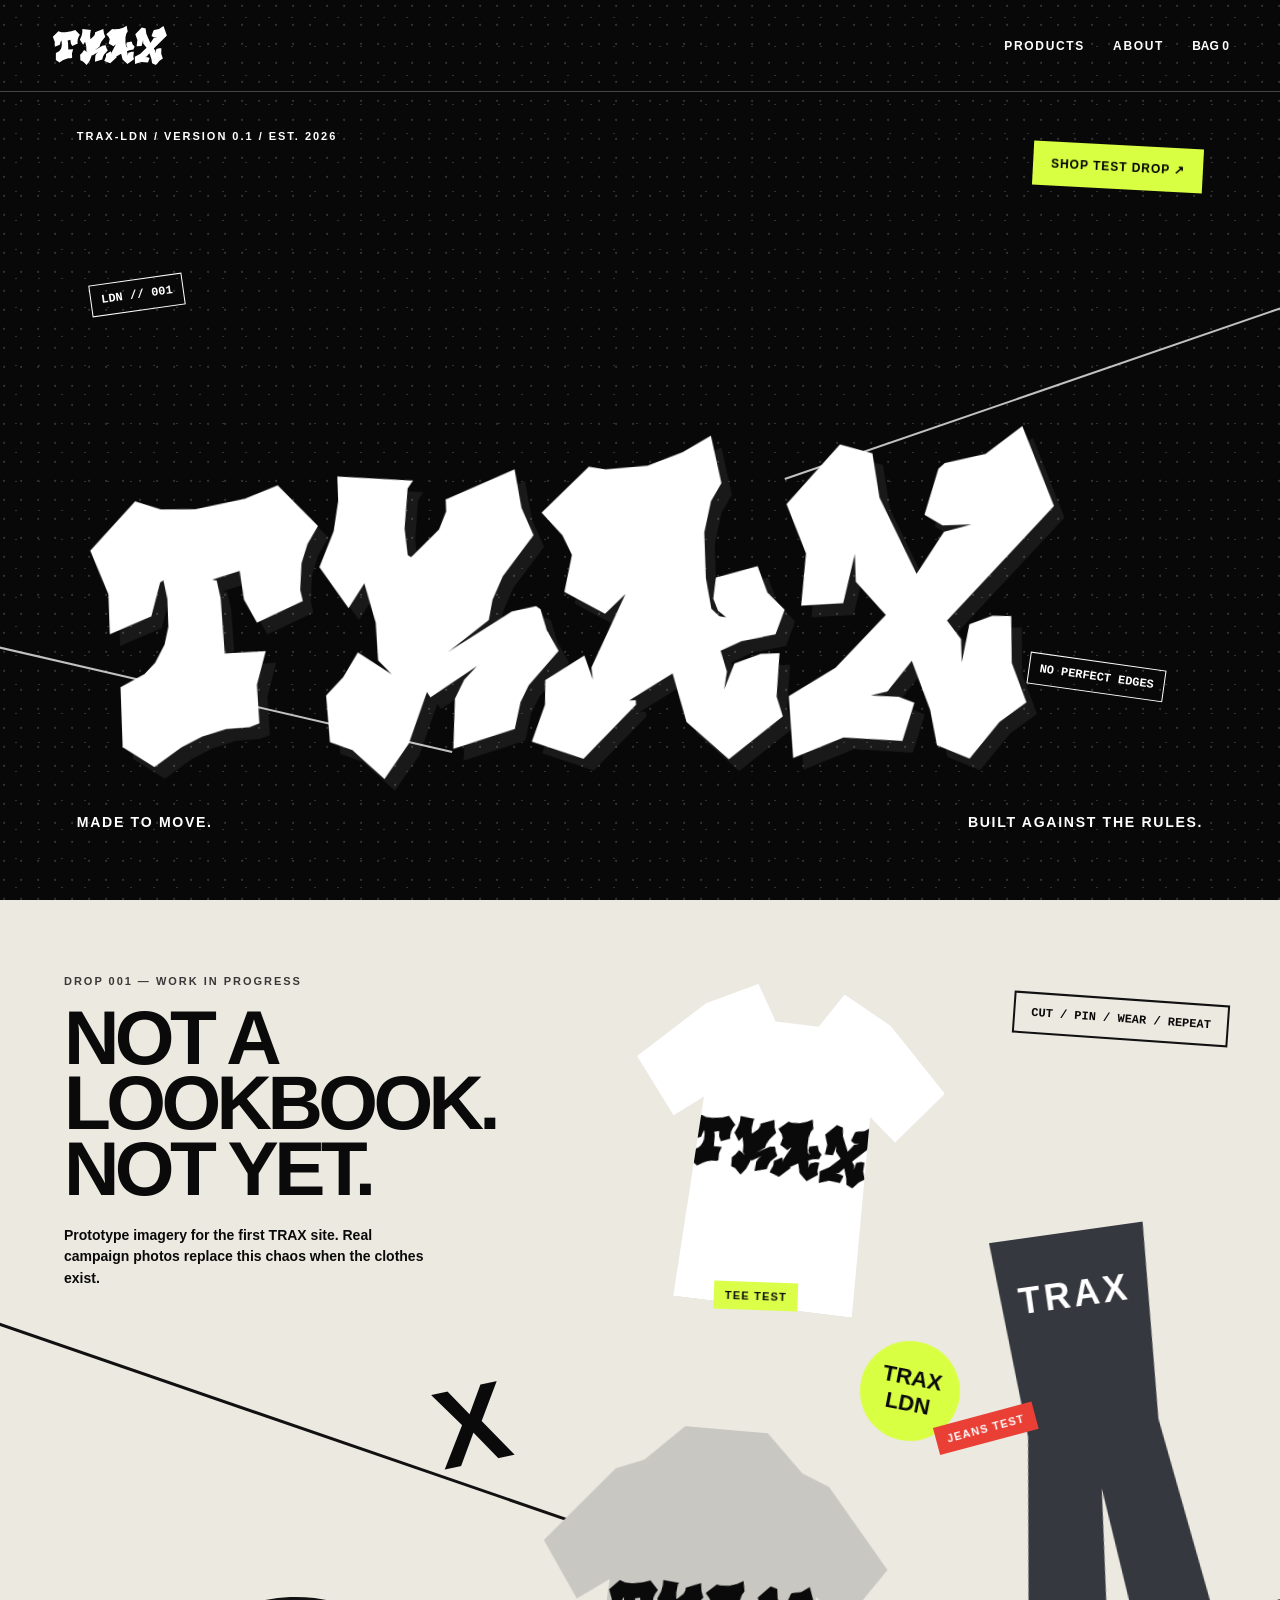
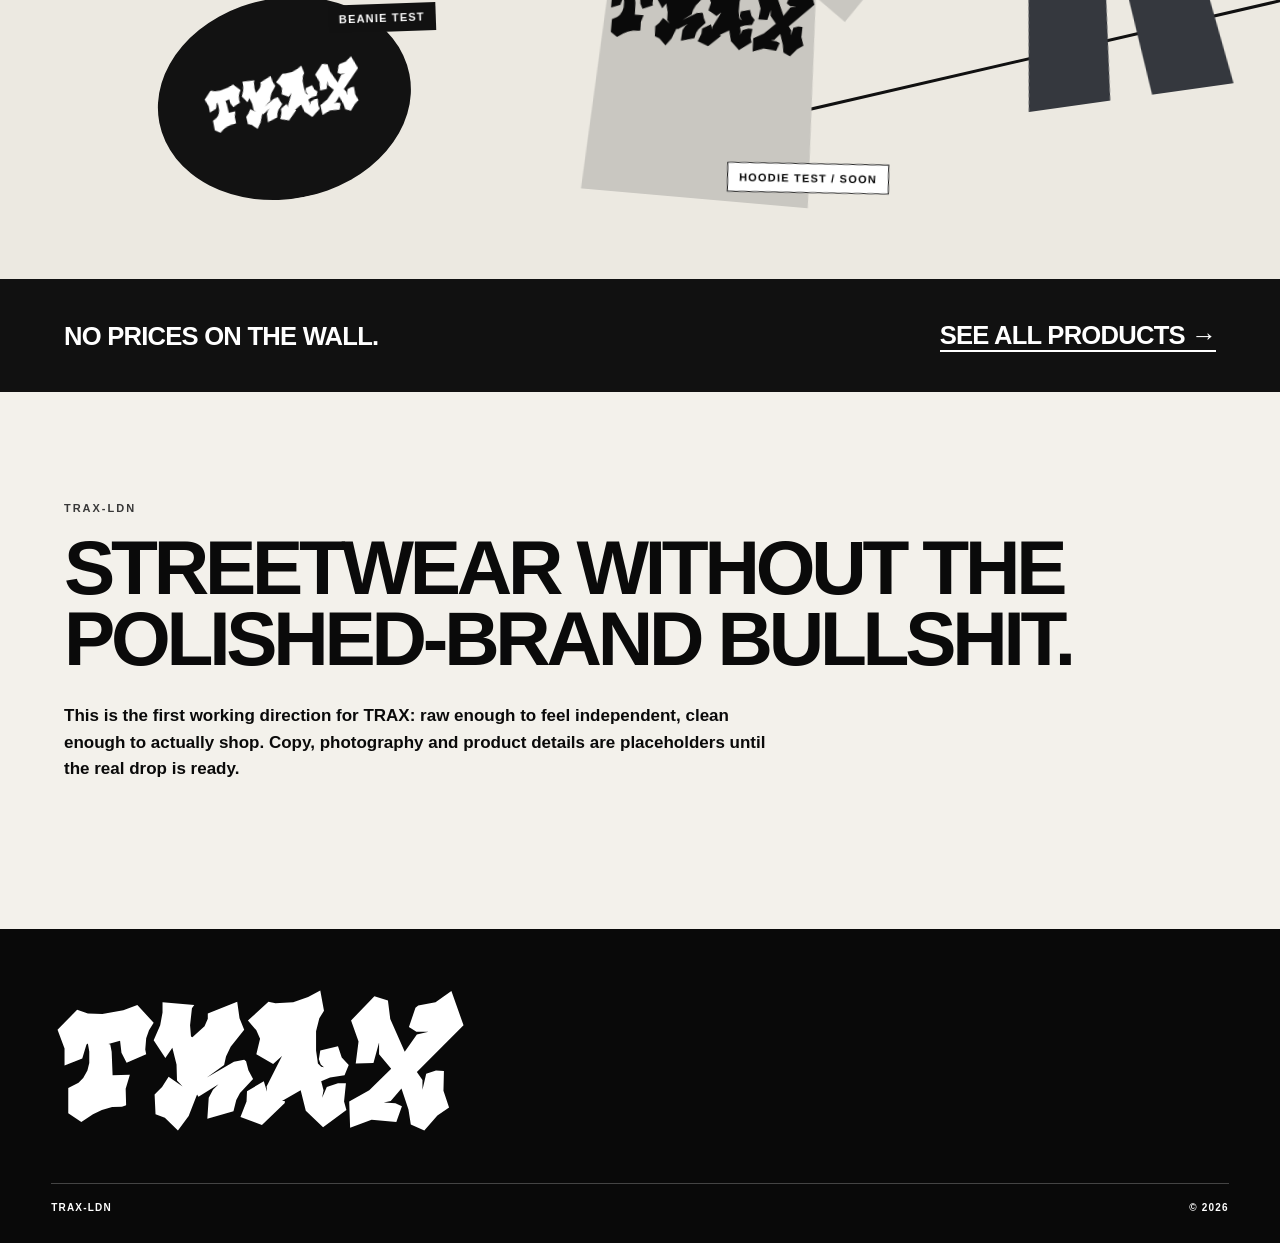
==== index.html @ 970d42bb "Build TRAX V0.1 storefront" ====
<!doctype html>
<html lang="en">
<head>
  <meta charset="utf-8">
  <meta name="viewport" content="width=device-width,initial-scale=1">
  <meta name="description" content="TRAX-LDN — independent streetwear.">
  <title>TRAX-LDN</title>
  <link rel="stylesheet" href="assets/styles.css">
</head>
<body class="home">
  <header class="site-header dark-header">
    <a class="brand" href="index.html" aria-label="TRAX home">
      <img src="assets/logo-white.svg" alt="TRAX">
    </a>
    <button class="nav-toggle" aria-label="Open menu" aria-expanded="false">MENU</button>
    <nav class="site-nav">
      <a href="products.html">PRODUCTS</a>
      <a href="#about">ABOUT</a>
      <button class="bag-button" type="button">BAG <span>0</span></button>
    </nav>
  </header>

  <main>
    <section class="hero">
      <div class="hero-noise" aria-hidden="true"></div>
      <p class="eyebrow">TRAX-LDN / VERSION 0.1 / EST. 2026</p>
      <img class="hero-logo" src="assets/logo-white.svg" alt="TRAX">
      <div class="hero-copy">
        <span>MADE TO MOVE.</span>
        <span>BUILT AGAINST THE RULES.</span>
      </div>
      <a class="hero-cta" href="products.html">SHOP TEST DROP ↗</a>
      <div class="hero-line line-one" aria-hidden="true"></div>
      <div class="hero-line line-two" aria-hidden="true"></div>
      <div class="scribble scribble-one" aria-hidden="true">LDN // 001</div>
      <div class="scribble scribble-two" aria-hidden="true">NO PERFECT EDGES</div>
    </section>

    <section class="collage" aria-label="TRAX collection preview">
      <div class="collage-intro">
        <p class="eyebrow dark">DROP 001 — WORK IN PROGRESS</p>
        <h1>NOT A LOOKBOOK.<br>NOT YET.</h1>
        <p>Prototype imagery for the first TRAX site. Real campaign photos replace this chaos when the clothes exist.</p>
      </div>

      <a class="cutout cutout-tee" href="product.html?id=tee-test">
        <div class="garment tee-shape"><img src="assets/logo-black.svg" alt=""></div>
        <span class="tape">TEE TEST</span>
      </a>

      <a class="cutout cutout-jeans" href="product.html?id=jeans-test">
        <div class="garment jeans-shape"><span>TRAX</span></div>
        <span class="pin-label">JEANS TEST</span>
      </a>

      <a class="cutout cutout-beanie" href="product.html?id=beanie-test">
        <div class="garment beanie-shape"><img src="assets/logo-white.svg" alt=""></div>
        <span class="marker-label">BEANIE TEST</span>
      </a>

      <a class="cutout cutout-hoodie" href="product.html?id=hoodie-test">
        <div class="garment hoodie-shape"><img src="assets/logo-black.svg" alt=""></div>
        <span class="paper-label">HOODIE TEST / SOON</span>
      </a>

      <div class="sticker sticker-round">TRAX<br>LDN</div>
      <div class="sticker sticker-x">X</div>
      <div class="collage-rule rule-a"></div>
      <div class="collage-rule rule-b"></div>
      <div class="collage-note">CUT / PIN / WEAR / REPEAT</div>
    </section>

    <section class="shop-strip">
      <p>NO PRICES ON THE WALL.</p>
      <a href="products.html">SEE ALL PRODUCTS →</a>
    </section>

    <section id="about" class="about-block">
      <p class="eyebrow dark">TRAX-LDN</p>
      <h2>STREETWEAR WITHOUT THE POLISHED-BRAND BULLSHIT.</h2>
      <p>This is the first working direction for TRAX: raw enough to feel independent, clean enough to actually shop. Copy, photography and product details are placeholders until the real drop is ready.</p>
    </section>
  </main>

  <footer>
    <img src="assets/logo-white.svg" alt="TRAX">
    <div><span>TRAX-LDN</span><span>© 2026</span></div>
  </footer>

  <script src="assets/products.js"></script>
  <script src="assets/app.js"></script>
</body>
</html>
---- assets/styles.css ----
:root{
  --ink:#0a0a0a;
  --paper:#f3f1eb;
  --white:#fff;
  --acid:#d9ff43;
  --line:#b7b4ad;
  --red:#ee3b2f;
  --max:1500px;
}
*{box-sizing:border-box}
html{scroll-behavior:smooth}
body{margin:0;background:var(--paper);color:var(--ink);font-family:Arial,Helvetica,sans-serif;font-weight:700}
a{color:inherit;text-decoration:none}
button{font:inherit}
.site-header{height:92px;padding:18px clamp(18px,4vw,58px);display:flex;align-items:center;justify-content:space-between;position:relative;z-index:50;border-bottom:1px solid currentColor}
.dark-header{position:absolute;inset:0 0 auto;color:#fff;border-color:rgba(255,255,255,.25)}
.light-header{background:var(--paper)}
.brand{width:118px;display:block}
.brand img{width:100%;display:block}
.site-nav{display:flex;gap:28px;align-items:center;font-size:12px;letter-spacing:.14em}
.site-nav a,.bag-button{position:relative}
.site-nav a:after{content:"";position:absolute;height:2px;background:currentColor;left:0;right:100%;bottom:-7px;transition:.2s}
.site-nav a:hover:after,.site-nav a.active:after{right:0}
.bag-button{border:0;background:transparent;color:inherit;padding:0;cursor:pointer}
.nav-toggle{display:none;border:0;background:transparent;color:inherit;font-size:12px;letter-spacing:.14em}

.hero{min-height:100vh;background:#080808;color:#fff;position:relative;overflow:hidden;padding:160px clamp(22px,6vw,96px) 70px;display:flex;flex-direction:column;justify-content:flex-end}
.hero-noise{position:absolute;inset:0;opacity:.16;background-image:radial-gradient(circle at 25% 30%,#fff 0 1px,transparent 1.3px),radial-gradient(circle at 70% 60%,#fff 0 .8px,transparent 1px);background-size:17px 19px,23px 29px;mix-blend-mode:screen}
.eyebrow{font-size:11px;letter-spacing:.18em;margin:0 0 18px;position:relative;z-index:2}
.eyebrow.dark{color:#383838}
.hero>.eyebrow{position:absolute;top:130px;left:clamp(22px,6vw,96px)}
.hero-logo{width:min(78vw,1050px);position:relative;z-index:2;transform:rotate(-2deg);filter:drop-shadow(10px 12px 0 rgba(255,255,255,.07))}
.hero-copy{display:flex;justify-content:space-between;gap:20px;font-size:clamp(12px,1.1vw,17px);letter-spacing:.12em;margin-top:24px;position:relative;z-index:3}
.hero-cta{position:absolute;right:clamp(22px,6vw,96px);top:145px;background:var(--acid);color:#000;padding:15px 18px;transform:rotate(3deg);font-size:12px;letter-spacing:.08em;z-index:5}
.hero-line{position:absolute;background:#fff;height:2px;width:48vw;opacity:.75;z-index:1}
.line-one{right:-8vw;top:42%;transform:rotate(-19deg)}
.line-two{left:-12vw;bottom:24%;transform:rotate(13deg)}
.scribble{position:absolute;font-family:"Courier New",monospace;font-size:12px;border:1px solid #fff;padding:8px 10px;z-index:4}
.scribble-one{left:7vw;top:31%;transform:rotate(-8deg)}
.scribble-two{right:9vw;bottom:23%;transform:rotate(8deg)}

.collage{height:980px;position:relative;overflow:hidden;background:#ece9e1;border-bottom:1px solid #111}
.collage-intro{position:absolute;left:5vw;top:75px;width:min(430px,42vw);z-index:10}
.collage-intro h1{font-size:clamp(42px,6vw,94px);line-height:.85;letter-spacing:-.06em;margin:0 0 24px}
.collage-intro p:last-child{font-size:14px;line-height:1.55;max-width:360px}
.cutout{position:absolute;display:block;transition:transform .18s ease;z-index:5}
.cutout:hover{transform:scale(1.025) rotate(0deg)!important;z-index:20}
.cutout-tee{left:49%;top:88px;width:310px;transform:rotate(7deg)}
.cutout-jeans{right:5%;top:330px;width:235px;transform:rotate(-8deg)}
.cutout-beanie{left:12%;bottom:80px;width:260px;transform:rotate(-11deg)}
.cutout-hoodie{left:42%;bottom:80px;width:345px;transform:rotate(5deg)}
.garment{position:relative;display:flex;align-items:center;justify-content:center;filter:drop-shadow(13px 14px 0 rgba(0,0,0,.14))}
.garment img{max-width:62%;max-height:44%}
.tee-shape{height:320px;background:#fff;clip-path:polygon(20% 8%,36% 0,43% 11%,57% 11%,64% 0,80% 8%,100% 27%,86% 44%,77% 37%,79% 100%,21% 100%,23% 37%,14% 44%,0 27%)}
.hoodie-shape{height:370px;background:#c9c7c1;clip-path:polygon(38% 0,62% 0,73% 10%,81% 13%,100% 34%,89% 49%,80% 43%,83% 100%,17% 100%,20% 43%,11% 49%,0 34%,19% 13%,27% 10%)}
.jeans-shape{height:470px;background:#35383e;clip-path:polygon(17% 0,83% 0,78% 42%,94% 100%,59% 100%,50% 55%,41% 100%,6% 100%,22% 42%);color:#fff;font-size:36px;letter-spacing:.1em;align-items:flex-start;padding-top:42px}
.beanie-shape{height:205px;background:#121212;clip-path:ellipse(49% 49% at 50% 51%)}
.tape,.paper-label,.marker-label,.pin-label{position:absolute;padding:8px 11px;font-size:11px;letter-spacing:.11em;z-index:9}
.tape{background:#dbff49;left:34%;bottom:-4px;transform:rotate(-5deg)}
.paper-label{background:#fff;right:-20px;bottom:15px;transform:rotate(-4deg);border:1px solid #111}
.marker-label{color:#fff;background:#111;right:-35px;top:30px;transform:rotate(9deg)}
.pin-label{background:#e93f34;color:#fff;left:-40px;top:36%;transform:rotate(-7deg)}
.sticker{position:absolute;display:flex;align-items:center;justify-content:center;text-align:center;z-index:3}
.sticker-round{right:25%;top:45%;width:100px;height:100px;border-radius:50%;background:var(--acid);font-size:22px;transform:rotate(11deg)}
.sticker-x{left:34%;top:48%;font-size:110px;line-height:1;transform:rotate(-12deg);font-family:Impact,sans-serif}
.collage-rule{position:absolute;height:3px;background:#111;width:55%;z-index:1}
.rule-a{left:-8%;top:52%;transform:rotate(19deg)}
.rule-b{right:-10%;bottom:23%;transform:rotate(-13deg)}
.collage-note{position:absolute;right:4vw;top:98px;border:2px solid #111;padding:12px 16px;transform:rotate(4deg);font-family:"Courier New",monospace;font-size:12px}
.shop-strip{background:#111;color:#fff;min-height:112px;display:flex;align-items:center;justify-content:space-between;padding:30px 5vw;font-size:clamp(18px,2vw,30px);letter-spacing:-.03em}
.shop-strip p{margin:0}
.shop-strip a{border-bottom:2px solid #fff}
.about-block{padding:110px 5vw 130px;max-width:1200px}
.about-block h2{font-size:clamp(42px,6vw,86px);line-height:.92;letter-spacing:-.055em;margin:0 0 30px}
.about-block>p:last-child{max-width:720px;font-size:17px;line-height:1.55;font-weight:600}

.products-page{min-height:80vh;padding:70px clamp(18px,4vw,58px) 120px}
.products-heading{display:grid;grid-template-columns:1fr auto;align-items:end;gap:12px;border-bottom:2px solid #111;padding-bottom:24px}
.products-heading .eyebrow{grid-column:1/-1}
.products-heading h1{font-size:clamp(64px,12vw,175px);line-height:.75;letter-spacing:-.07em;margin:0}
.prototype-note{font-family:"Courier New",monospace;font-size:10px;max-width:250px;line-height:1.45;margin:0 0 6px}
.filter-bar{display:flex;flex-wrap:wrap;gap:9px;padding:28px 0 34px}
.filter{border:1px solid #111;background:transparent;padding:10px 14px;font-size:11px;letter-spacing:.09em;cursor:pointer}
.filter:hover,.filter.active{background:#111;color:#fff}
.product-grid{display:grid;grid-template-columns:repeat(4,minmax(0,1fr));gap:34px 16px}
.product-card{opacity:0;animation:cardIn .35s ease forwards;animation-delay:var(--delay)}
.product-image{aspect-ratio:4/5;background:#e7e4dc;position:relative;display:flex;align-items:center;justify-content:center;overflow:hidden;border:1px solid #d2cec5}
.product-image:before{content:"";position:absolute;width:130%;height:1px;background:#aaa;transform:rotate(-35deg)}
.product-image img{width:65%;position:relative;z-index:2}
.product-stamp{position:absolute;top:14px;left:14px;background:#111;color:#fff;padding:7px 9px;font-size:9px;letter-spacing:.12em;z-index:4}
.product-card-meta{display:flex;justify-content:space-between;gap:12px;padding-top:11px;font-size:11px;letter-spacing:.08em}
.product-card-meta h2{font-size:12px;margin:0}
.product-card-meta span{font-size:9px;color:#555}
.product-card:hover .product-image img{transform:rotate(-3deg) scale(1.05)}
.product-card .product-image img{transition:.25s ease}
@keyframes cardIn{to{opacity:1}}

.product-detail{display:grid;grid-template-columns:minmax(0,1.3fr) minmax(340px,.7fr);min-height:calc(100vh - 92px)}
.detail-image{background:#e5e2da;min-height:720px;position:relative;display:flex;align-items:center;justify-content:center;border-right:1px solid #111}
.detail-image img{width:min(65%,680px)}
.detail-index{position:absolute;left:24px;bottom:22px;font-size:10px;letter-spacing:.14em}
.detail-info{padding:70px clamp(26px,5vw,80px);display:flex;flex-direction:column;justify-content:center}
.back-link{font-size:10px;letter-spacing:.1em;margin-bottom:70px}
.detail-info h1{font-size:clamp(44px,6vw,86px);line-height:.9;letter-spacing:-.05em;margin:0 0 20px}
.detail-price{font-size:26px;margin:0 0 32px}
.detail-copy{font-weight:500;line-height:1.55;font-size:14px;max-width:510px;margin-bottom:38px}
.size-block>span{font-size:10px;letter-spacing:.12em}
.size-options{display:flex;flex-wrap:wrap;gap:8px;margin:10px 0 28px}
.size-option{min-width:48px;border:1px solid #111;background:transparent;padding:11px 12px;cursor:pointer}
.size-option.selected{background:#111;color:#fff}
.buy-button{border:0;background:#111;color:#fff;padding:18px 20px;width:100%;cursor:pointer;letter-spacing:.08em}
.buy-button:disabled{background:#9a9892;cursor:not-allowed}
.checkout-note{font-size:10px;font-family:"Courier New",monospace;font-weight:400;line-height:1.4}

footer{background:#090909;color:#fff;padding:55px clamp(18px,4vw,58px) 30px}
footer img{width:min(420px,62vw);display:block;margin-bottom:45px}
footer div{display:flex;justify-content:space-between;border-top:1px solid #444;padding-top:18px;font-size:10px;letter-spacing:.12em}

@media(max-width:980px){
  .product-grid{grid-template-columns:repeat(2,1fr)}
  .collage{height:1100px}
  .cutout-tee{left:auto;right:5%;top:220px;width:280px}
  .cutout-jeans{right:7%;top:auto;bottom:80px;width:190px}
  .cutout-beanie{left:6%;bottom:180px;width:220px}
  .cutout-hoodie{left:32%;bottom:30px;width:300px}
  .product-detail{grid-template-columns:1fr}
  .detail-image{min-height:58vh;border-right:0;border-bottom:1px solid #111}
}
@media(max-width:700px){
  .site-header{height:76px;padding:15px 18px}
  .brand{width:92px}
  .nav-toggle{display:block}
  .site-nav{display:none;position:absolute;left:0;right:0;top:76px;background:#0b0b0b;color:#fff;padding:22px 18px;flex-direction:column;align-items:flex-start;border-top:1px solid #444}
  .light-header .site-nav{background:var(--paper);color:#111;border-color:#111}
  .nav-open .site-nav{display:flex}
  .hero{padding:120px 22px 45px;min-height:760px}
  .hero>.eyebrow{top:106px;left:22px}
  .hero-cta{top:auto;right:auto;left:22px;bottom:110px}
  .hero-logo{width:96vw;max-width:none;margin-left:-8vw}
  .hero-copy{font-size:10px;flex-direction:column;margin-bottom:100px}
  .scribble-one{top:30%;left:5%}.scribble-two{bottom:34%;right:4%}
  .collage{height:1180px}
  .collage-intro{left:20px;right:20px;top:48px;width:auto}
  .collage-intro h1{font-size:56px}
  .cutout-tee{right:4%;top:340px;width:220px}
  .cutout-beanie{left:-10px;bottom:315px;width:180px}
  .cutout-hoodie{left:19%;bottom:40px;width:245px}
  .cutout-jeans{right:-25px;bottom:210px;width:145px}
  .sticker-round{right:8%;top:57%;width:76px;height:76px;font-size:16px}
  .sticker-x{left:7%;top:52%;font-size:70px}
  .collage-note{top:280px;right:18px}
  .shop-strip{align-items:flex-start;flex-direction:column;gap:16px}
  .products-page{padding:50px 15px 90px}
  .products-heading{display:block}
  .products-heading h1{font-size:72px;margin-bottom:20px}
  .product-grid{gap:24px 8px}
  .product-card-meta{display:block}
  .product-card-meta span{display:block;margin-top:5px}
  .detail-info{padding:45px 20px 70px}
  .back-link{margin-bottom:45px}
}
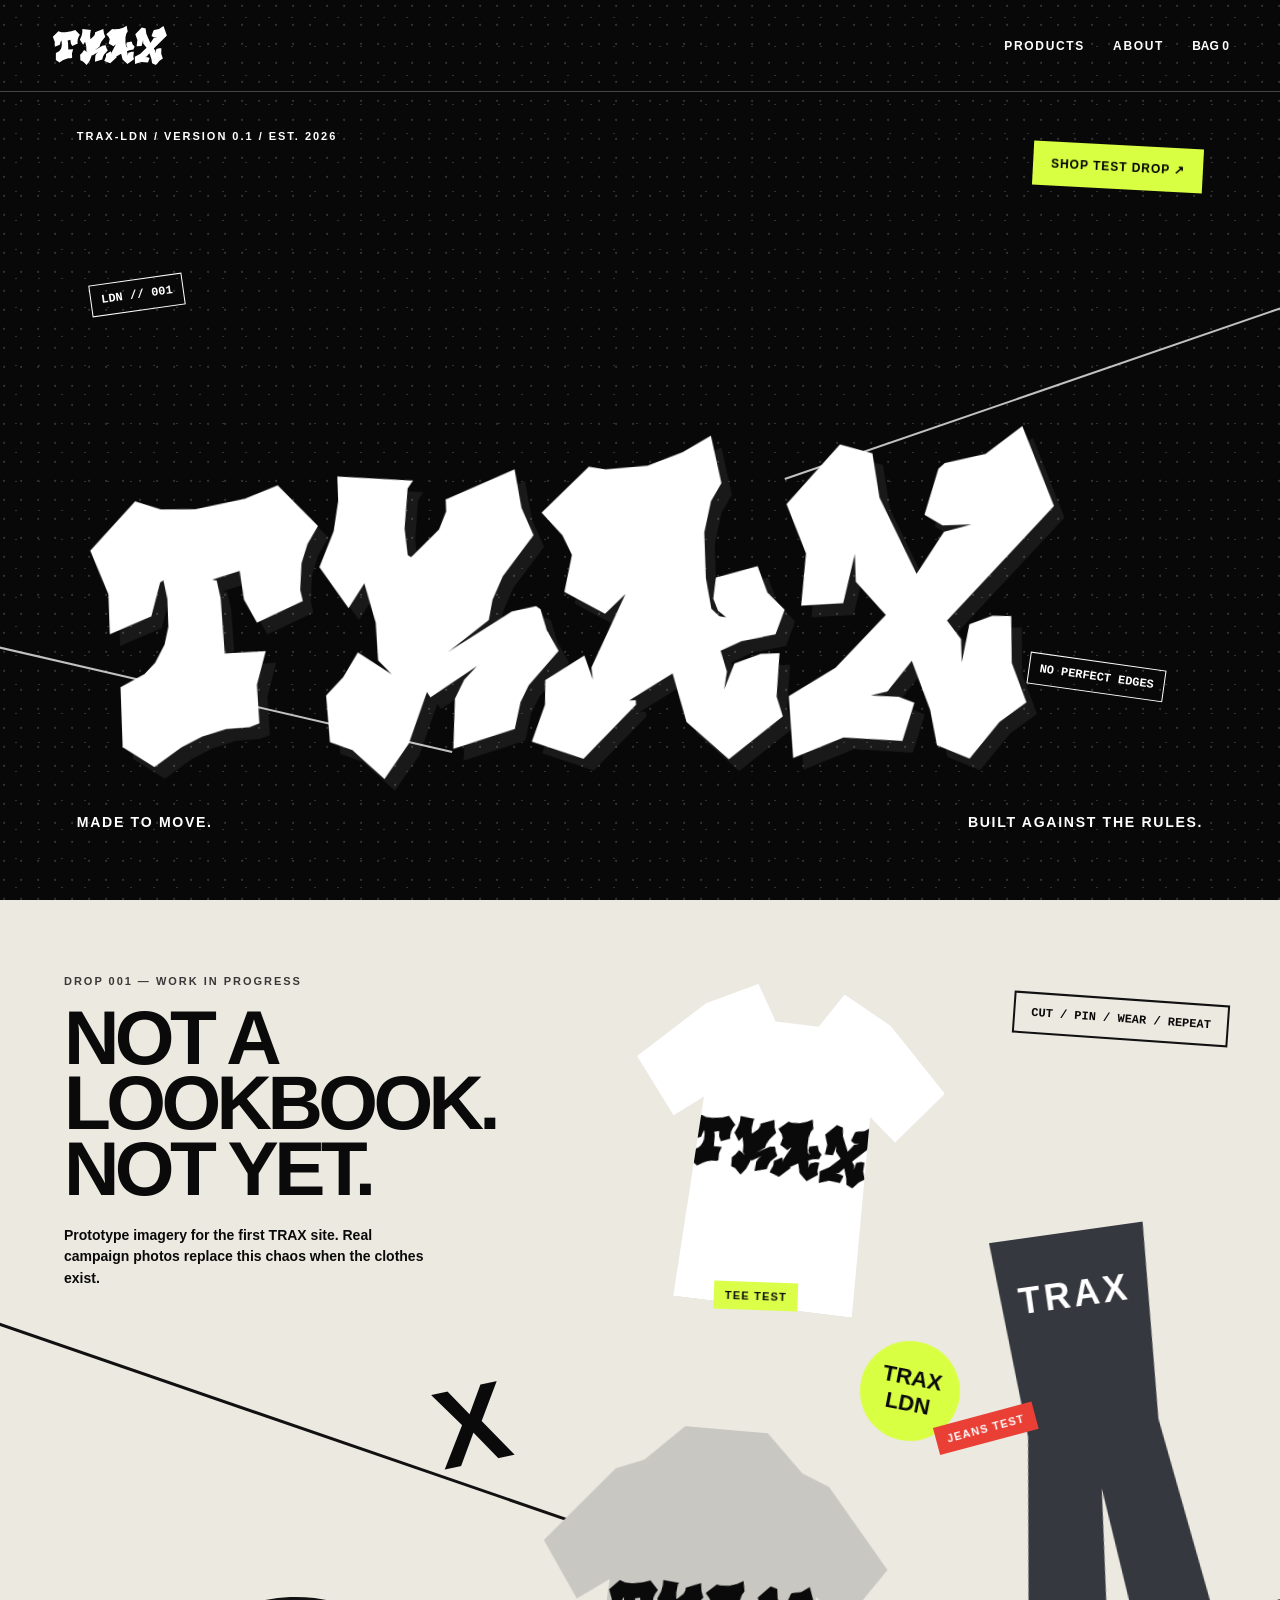
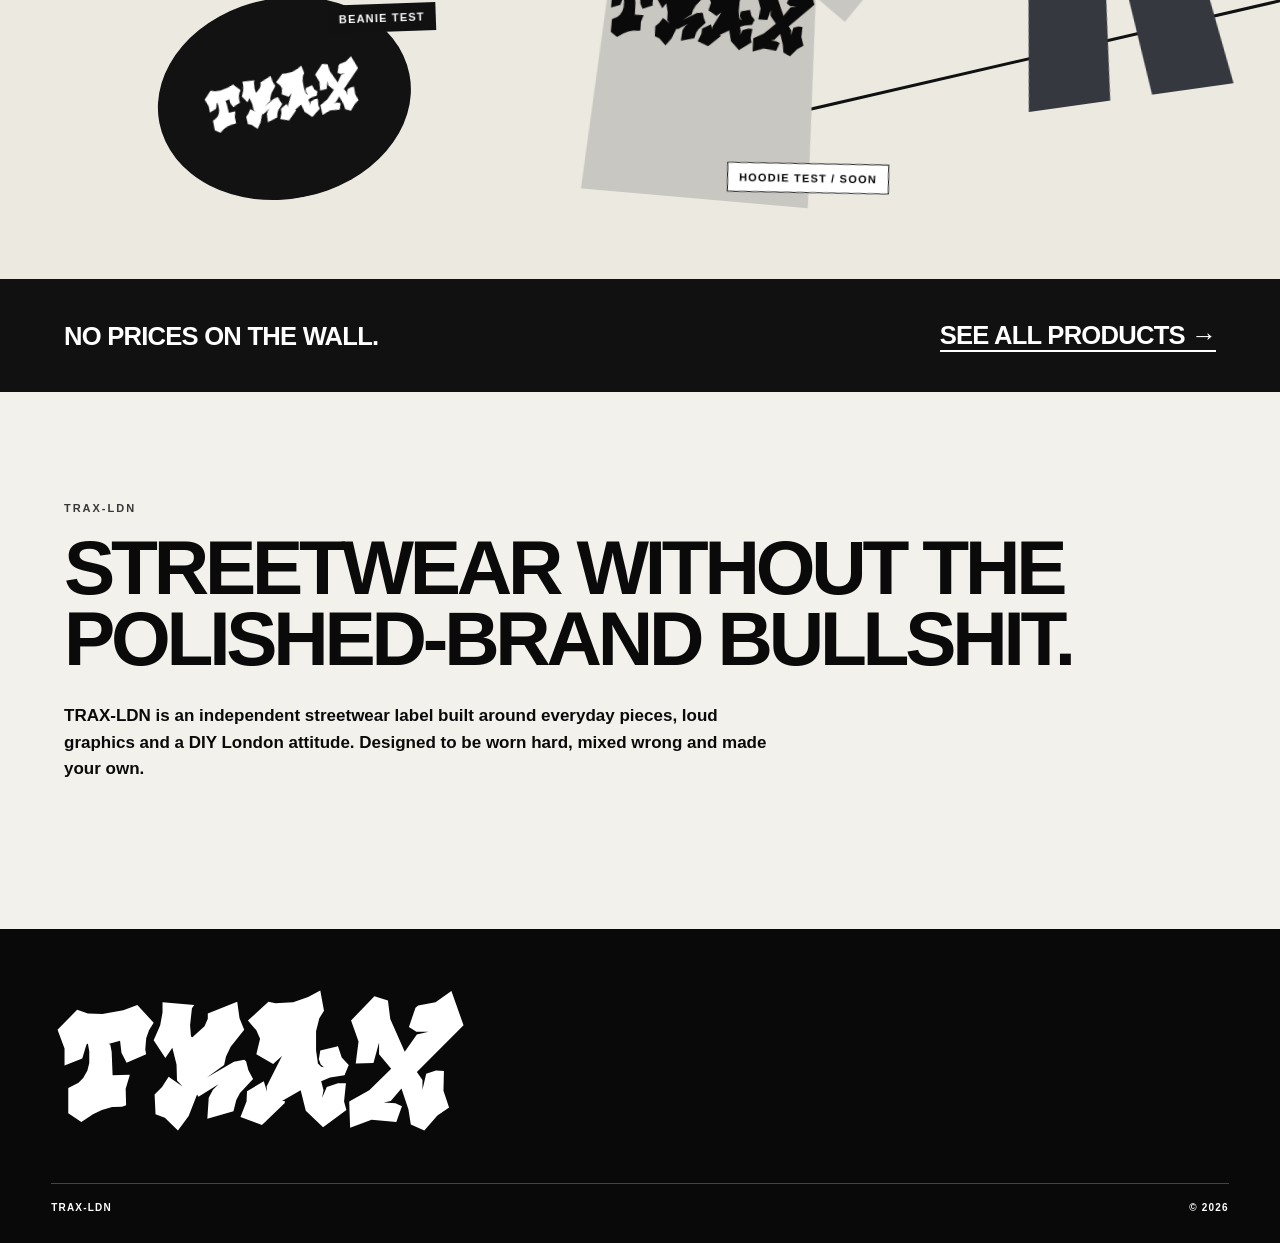
==== commit e6e4dec6: "Update TRAX about copy" ====
--- a/index.html
+++ b/index.html
@@ -78,7 +78,7 @@
     <section id="about" class="about-block">
       <p class="eyebrow dark">TRAX-LDN</p>
       <h2>STREETWEAR WITHOUT THE POLISHED-BRAND BULLSHIT.</h2>
-      <p>This is the first working direction for TRAX: raw enough to feel independent, clean enough to actually shop. Copy, photography and product details are placeholders until the real drop is ready.</p>
+      <p>TRAX-LDN is an independent streetwear label built around everyday pieces, loud graphics and a DIY London attitude. Designed to be worn hard, mixed wrong and made your own.</p>
     </section>
   </main>
 
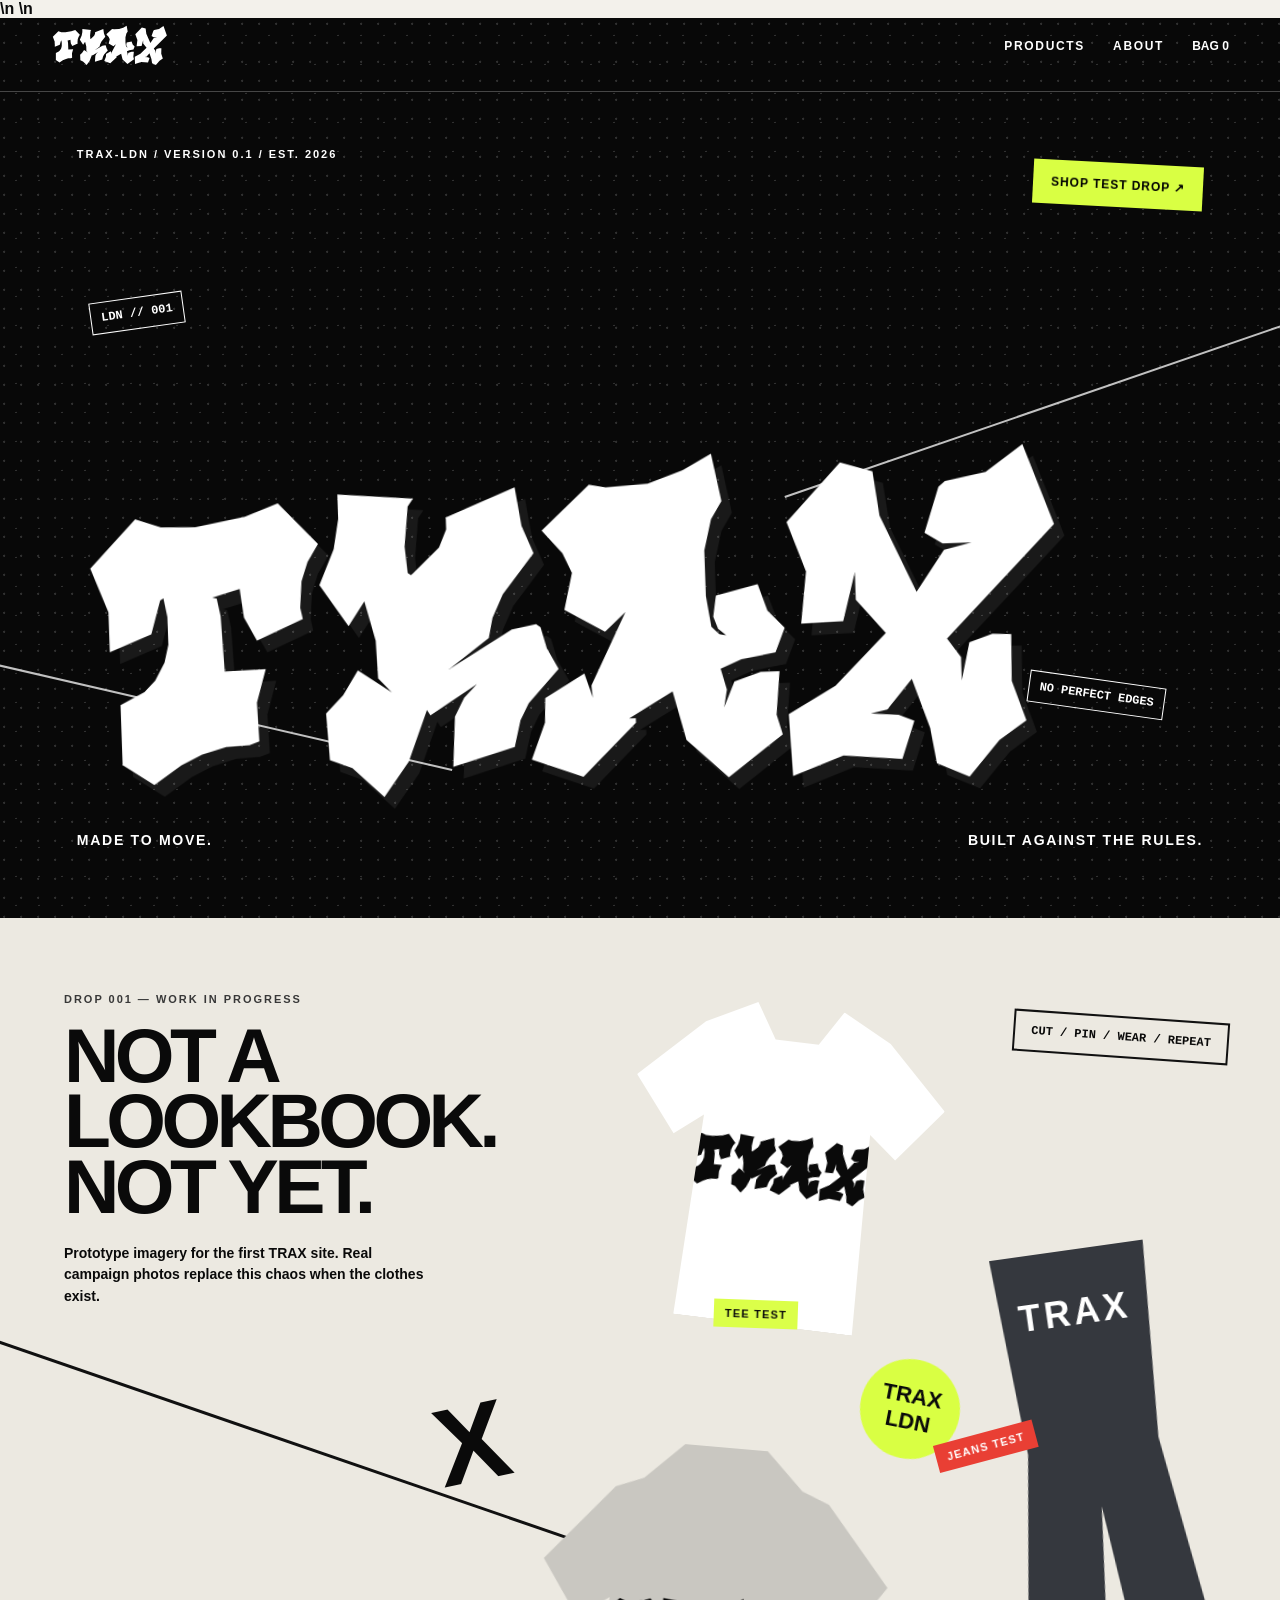
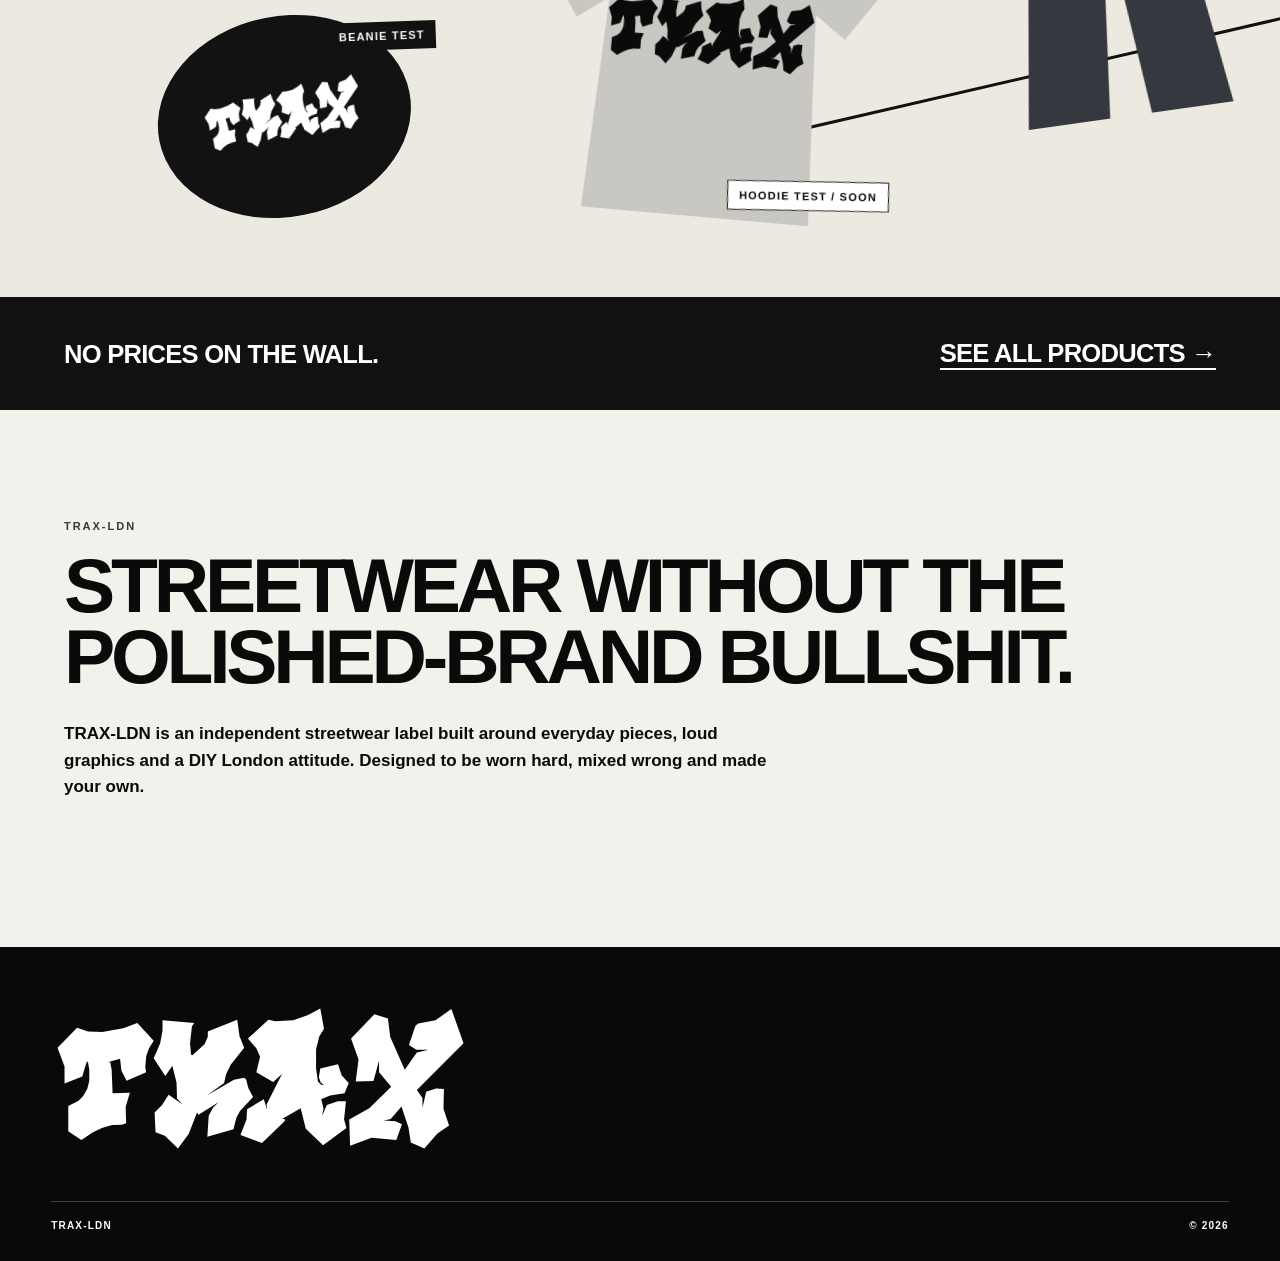
==== commit 1fe00c5c: "Add TRAX favicon" ====
--- a/index.html
+++ b/index.html
@@ -2,7 +2,7 @@
 <html lang="en">
 <head>
   <meta charset="utf-8">
-  <meta name="viewport" content="width=device-width,initial-scale=1">
+  <meta name="viewport" content="width=device-width,initial-scale=1">\n  <link rel="icon" href="assets/favicon.svg" type="image/svg+xml">\n  <meta name="theme-color" content="#0a0a0a">
   <meta name="description" content="TRAX-LDN — independent streetwear.">
   <title>TRAX-LDN</title>
   <link rel="stylesheet" href="assets/styles.css">
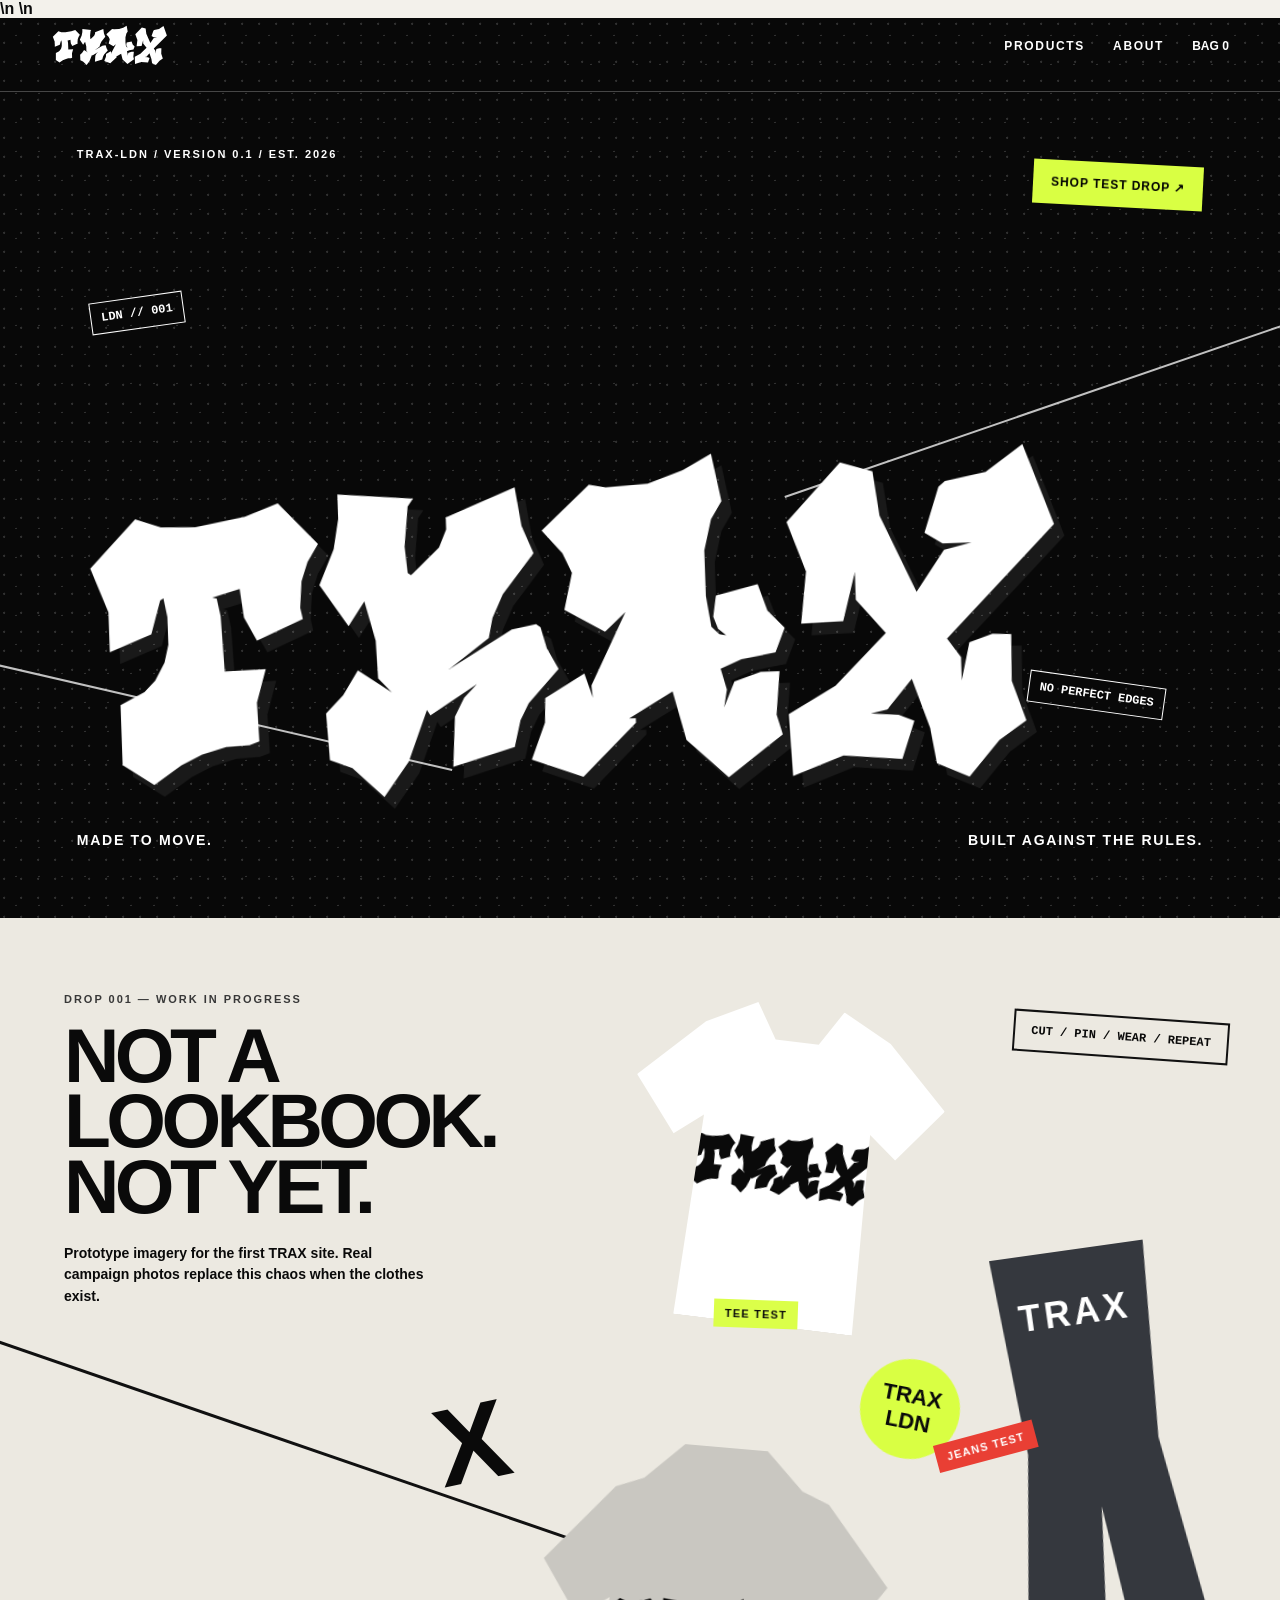
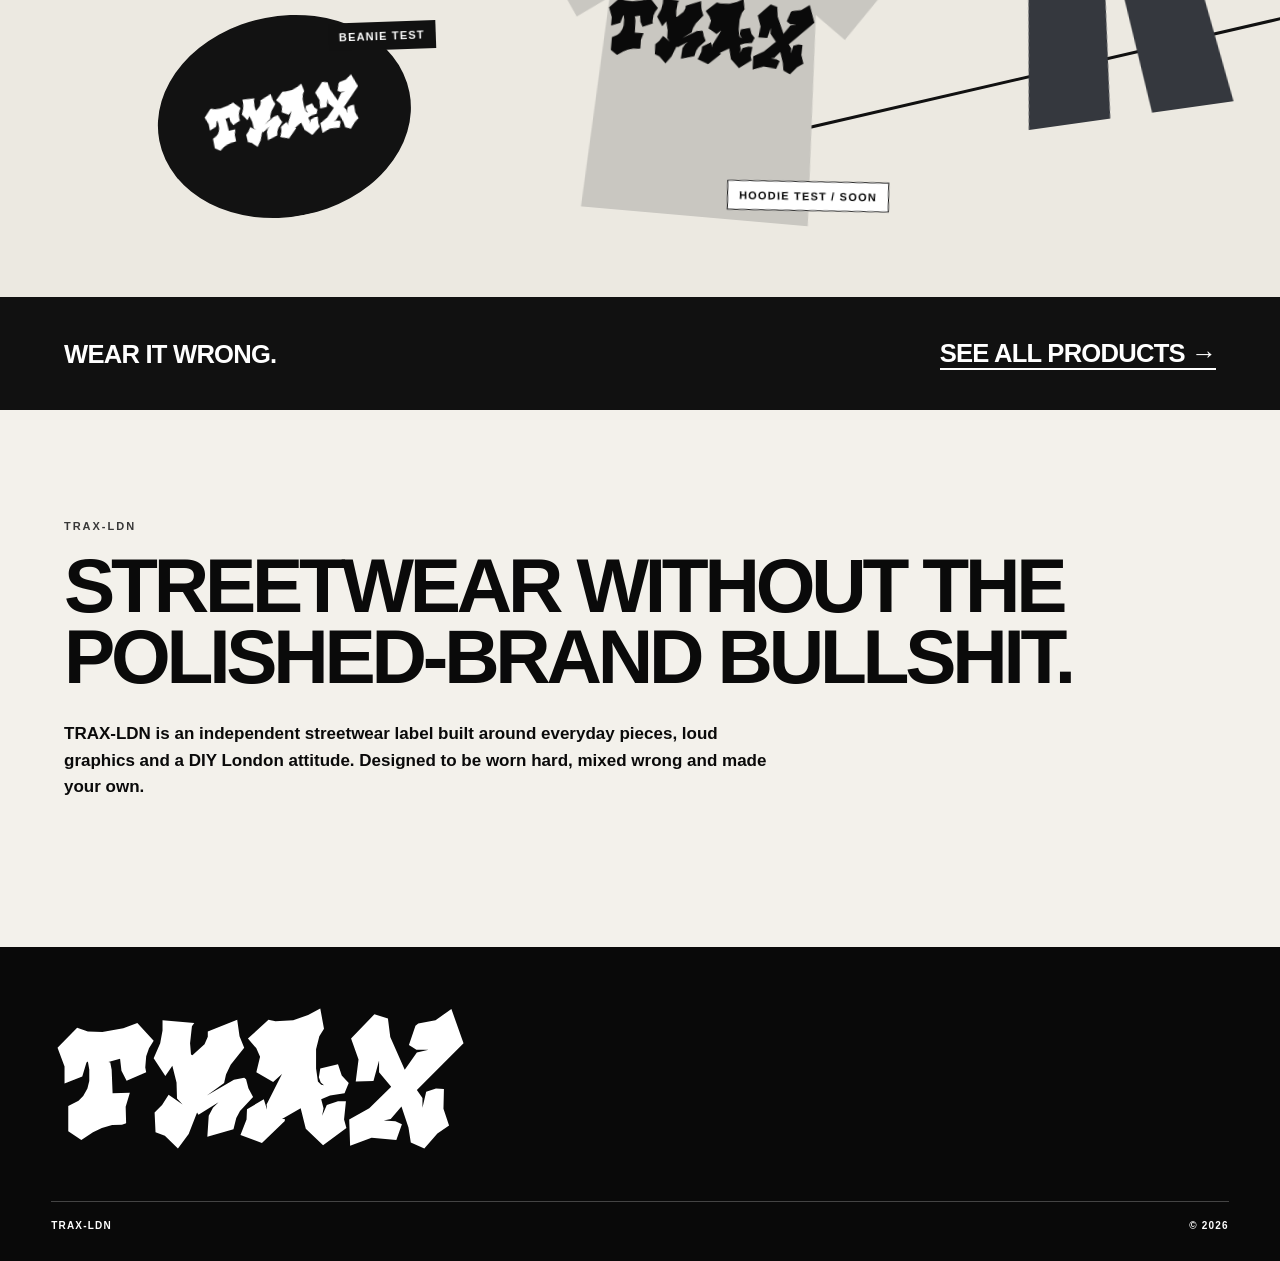
==== commit 75785fde: "Update homepage slogan" ====
--- a/index.html
+++ b/index.html
@@ -71,7 +71,7 @@
     </section>
 
     <section class="shop-strip">
-      <p>NO PRICES ON THE WALL.</p>
+      <p>WEAR IT WRONG.</p>
       <a href="products.html">SEE ALL PRODUCTS →</a>
     </section>
 
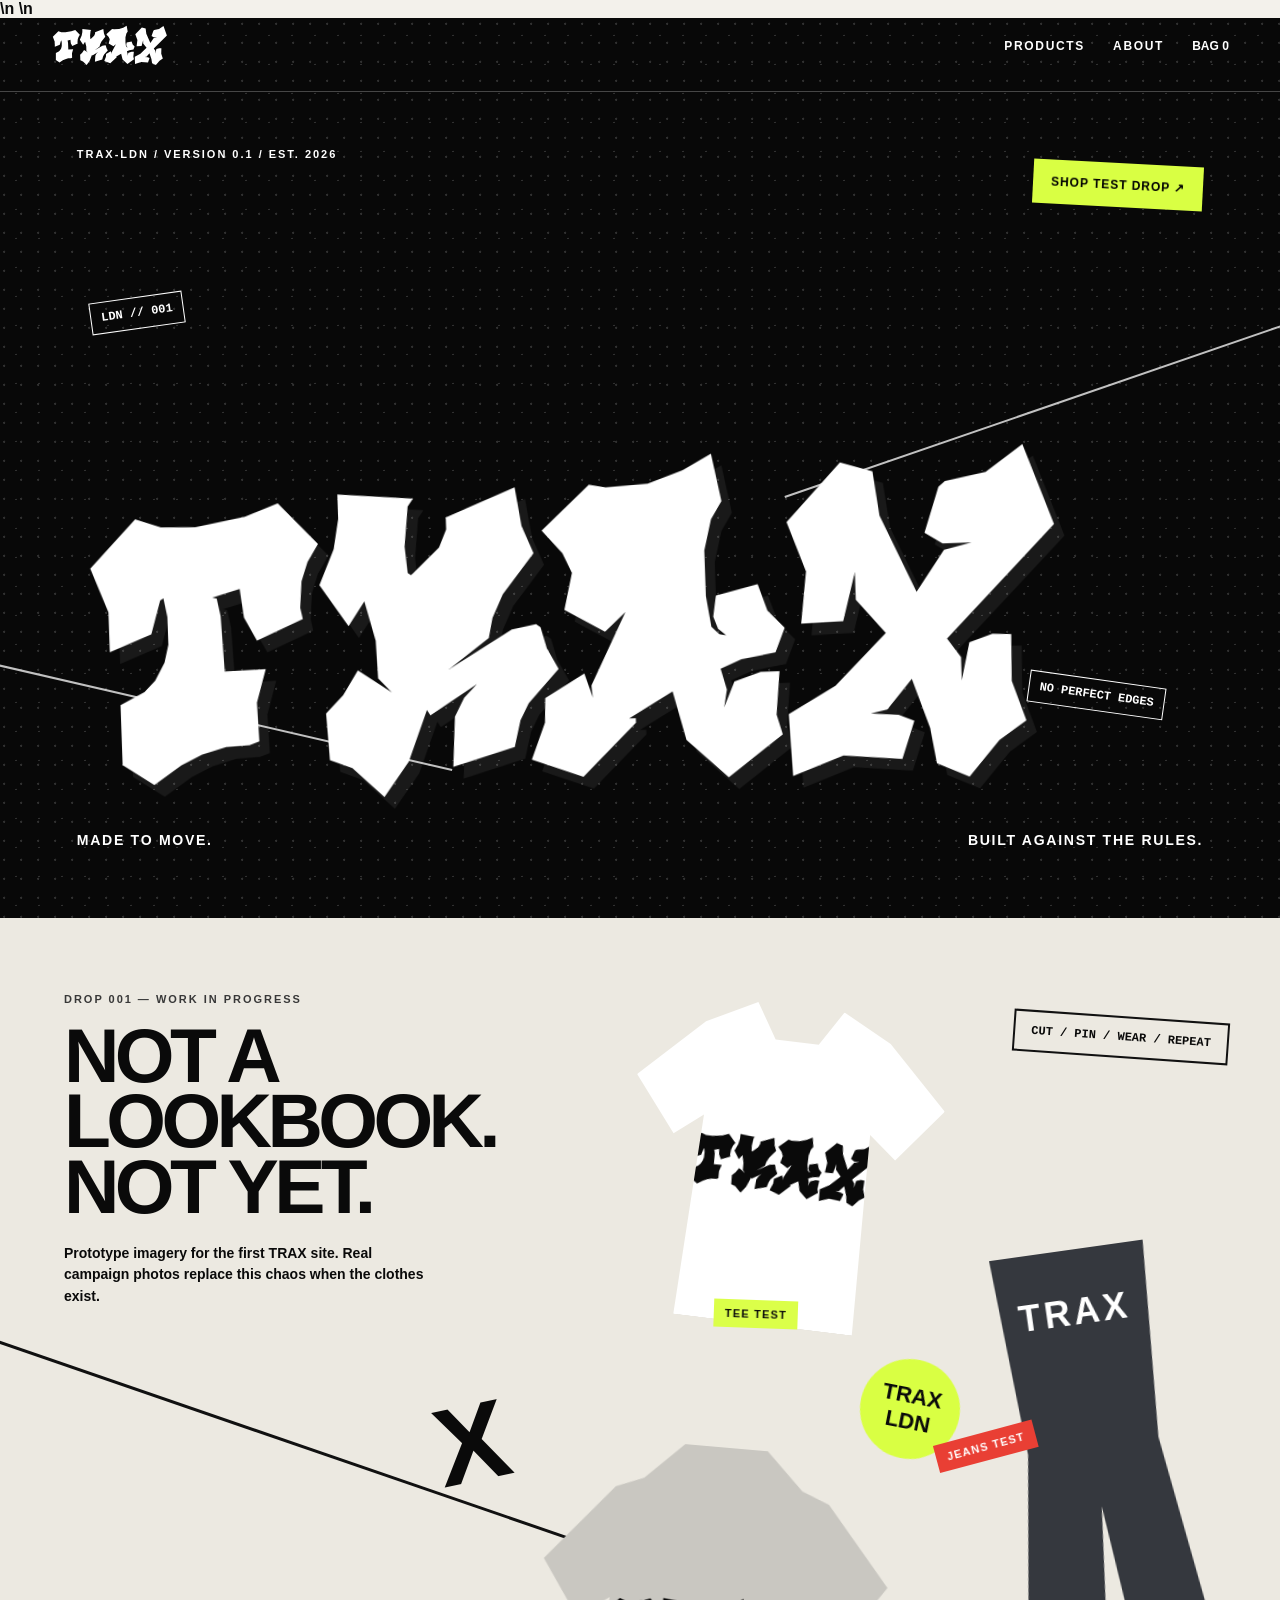
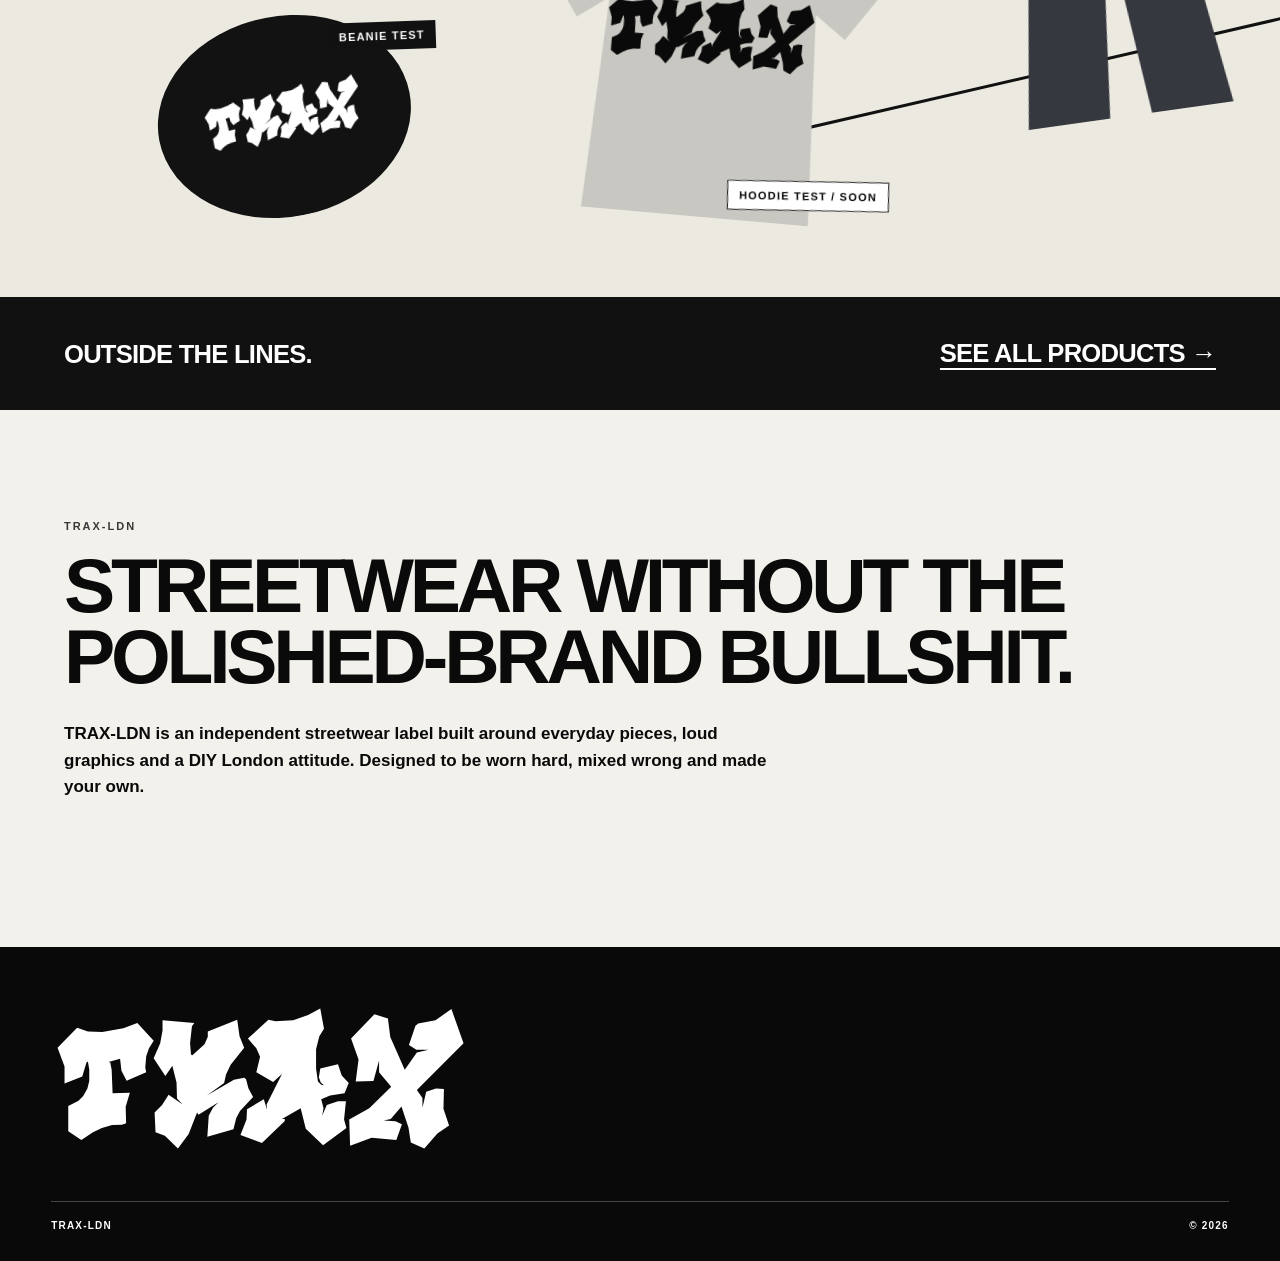
==== commit 8c776bdc: "Set homepage slogan to Outside the Lines" ====
--- a/index.html
+++ b/index.html
@@ -71,7 +71,7 @@
     </section>
 
     <section class="shop-strip">
-      <p>WEAR IT WRONG.</p>
+      <p>OUTSIDE THE LINES.</p>
       <a href="products.html">SEE ALL PRODUCTS →</a>
     </section>
 
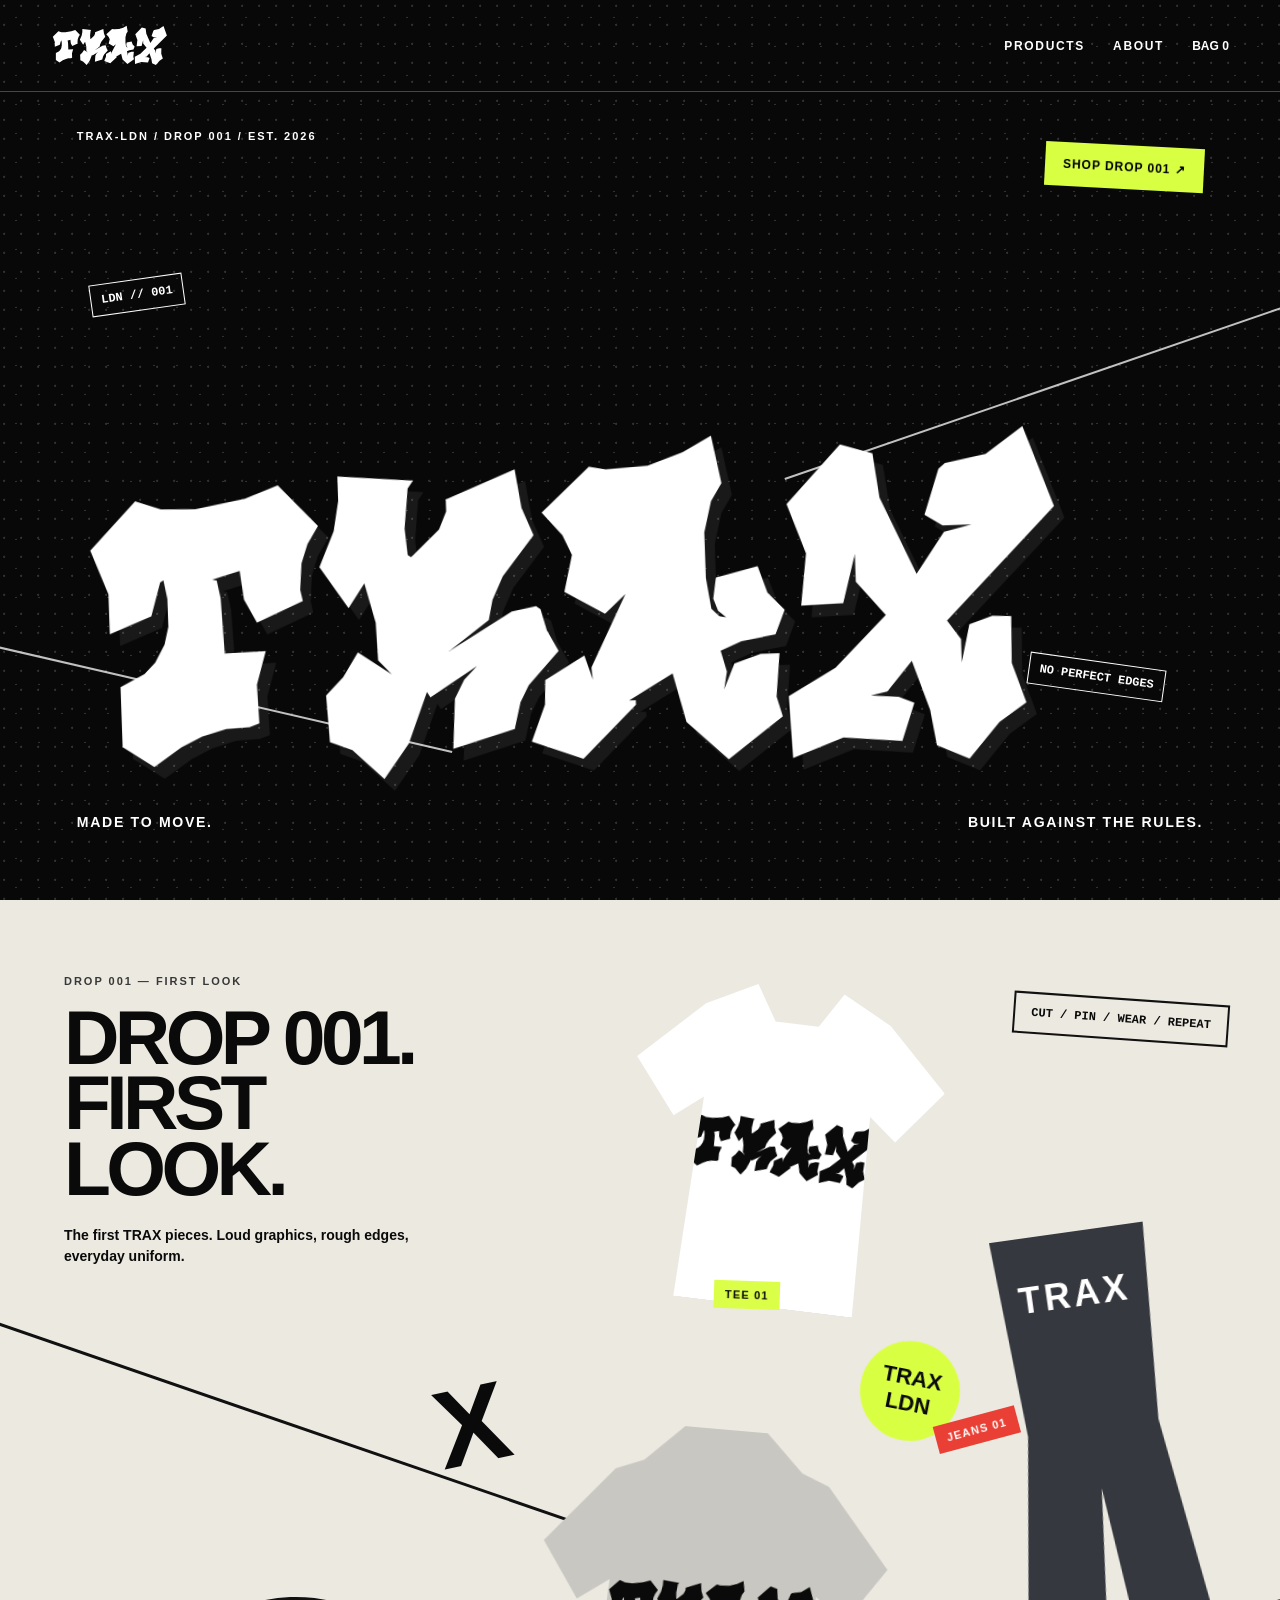
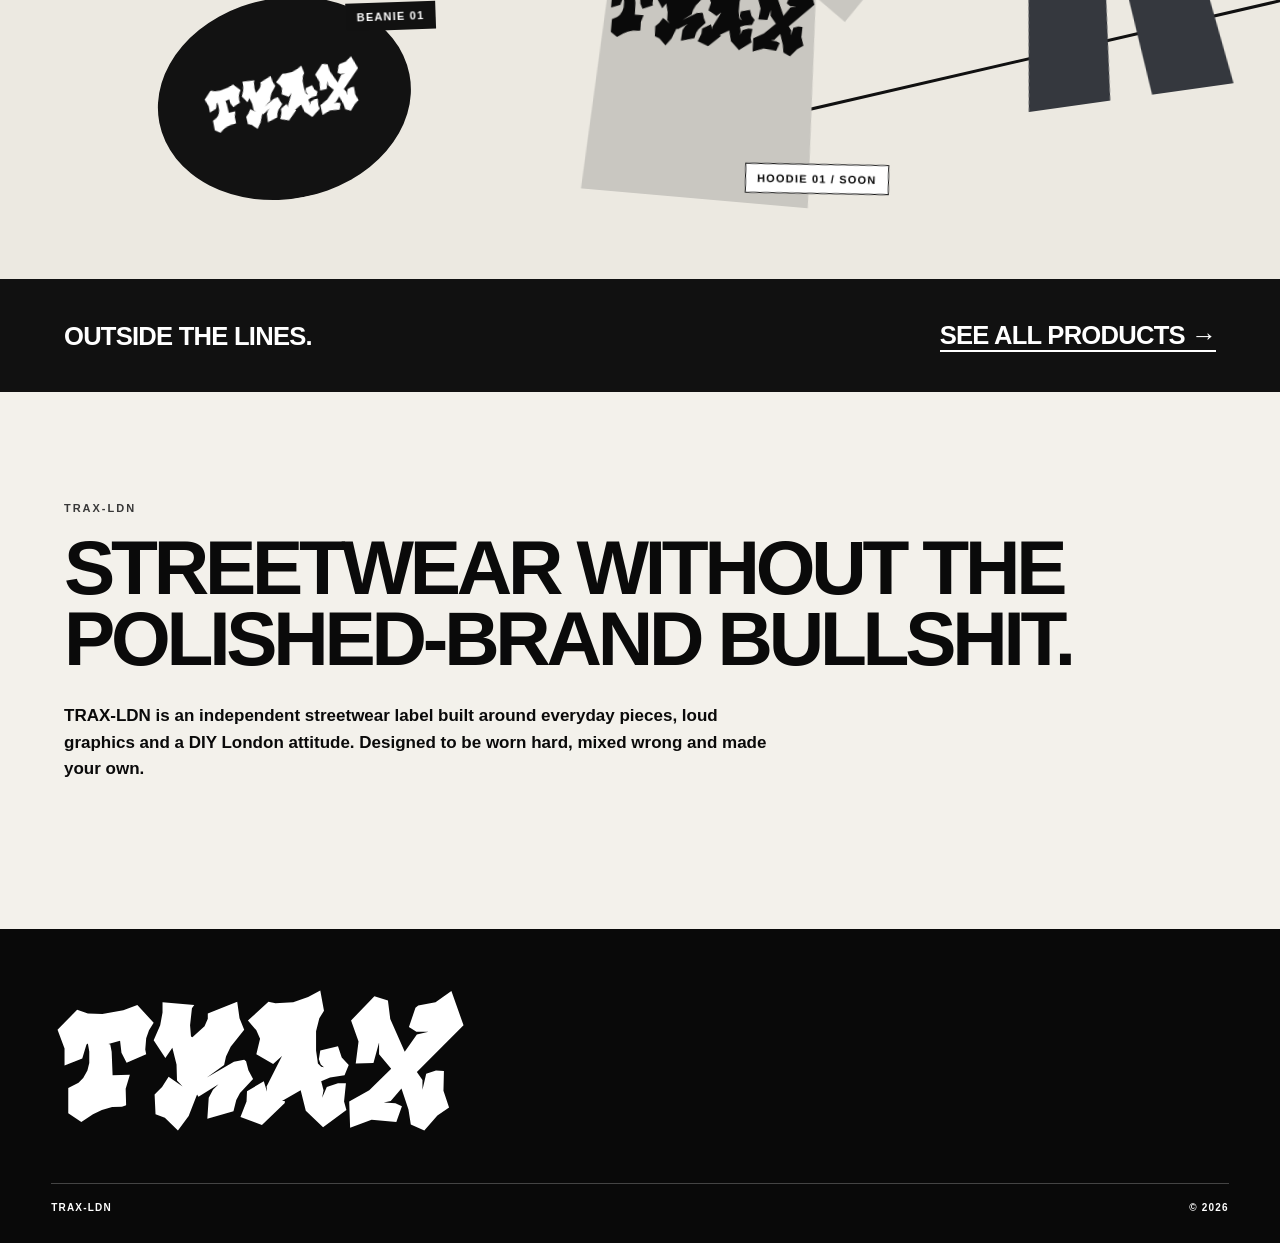
==== commit 5853a70d: "Make TRAX site feel launch-ready" ====
--- a/index.html
+++ b/index.html
@@ -2,7 +2,9 @@
 <html lang="en">
 <head>
   <meta charset="utf-8">
-  <meta name="viewport" content="width=device-width,initial-scale=1">\n  <link rel="icon" href="assets/favicon.svg" type="image/svg+xml">\n  <meta name="theme-color" content="#0a0a0a">
+  <meta name="viewport" content="width=device-width,initial-scale=1">
+  <link rel="icon" href="assets/favicon.svg" type="image/svg+xml">
+  <meta name="theme-color" content="#0a0a0a">
   <meta name="description" content="TRAX-LDN — independent streetwear.">
   <title>TRAX-LDN</title>
   <link rel="stylesheet" href="assets/styles.css">
@@ -23,13 +25,13 @@
   <main>
     <section class="hero">
       <div class="hero-noise" aria-hidden="true"></div>
-      <p class="eyebrow">TRAX-LDN / VERSION 0.1 / EST. 2026</p>
+      <p class="eyebrow">TRAX-LDN / DROP 001 / EST. 2026</p>
       <img class="hero-logo" src="assets/logo-white.svg" alt="TRAX">
       <div class="hero-copy">
         <span>MADE TO MOVE.</span>
         <span>BUILT AGAINST THE RULES.</span>
       </div>
-      <a class="hero-cta" href="products.html">SHOP TEST DROP ↗</a>
+      <a class="hero-cta" href="products.html">SHOP DROP 001 ↗</a>
       <div class="hero-line line-one" aria-hidden="true"></div>
       <div class="hero-line line-two" aria-hidden="true"></div>
       <div class="scribble scribble-one" aria-hidden="true">LDN // 001</div>
@@ -38,29 +40,29 @@
 
     <section class="collage" aria-label="TRAX collection preview">
       <div class="collage-intro">
-        <p class="eyebrow dark">DROP 001 — WORK IN PROGRESS</p>
-        <h1>NOT A LOOKBOOK.<br>NOT YET.</h1>
-        <p>Prototype imagery for the first TRAX site. Real campaign photos replace this chaos when the clothes exist.</p>
+        <p class="eyebrow dark">DROP 001 — FIRST LOOK</p>
+        <h1>DROP 001.<br>FIRST LOOK.</h1>
+        <p>The first TRAX pieces. Loud graphics, rough edges, everyday uniform.</p>
       </div>
 
       <a class="cutout cutout-tee" href="product.html?id=tee-test">
         <div class="garment tee-shape"><img src="assets/logo-black.svg" alt=""></div>
-        <span class="tape">TEE TEST</span>
+        <span class="tape">TEE 01</span>
       </a>
 
       <a class="cutout cutout-jeans" href="product.html?id=jeans-test">
         <div class="garment jeans-shape"><span>TRAX</span></div>
-        <span class="pin-label">JEANS TEST</span>
+        <span class="pin-label">JEANS 01</span>
       </a>
 
       <a class="cutout cutout-beanie" href="product.html?id=beanie-test">
         <div class="garment beanie-shape"><img src="assets/logo-white.svg" alt=""></div>
-        <span class="marker-label">BEANIE TEST</span>
+        <span class="marker-label">BEANIE 01</span>
       </a>
 
       <a class="cutout cutout-hoodie" href="product.html?id=hoodie-test">
         <div class="garment hoodie-shape"><img src="assets/logo-black.svg" alt=""></div>
-        <span class="paper-label">HOODIE TEST / SOON</span>
+        <span class="paper-label">HOODIE 01 / SOON</span>
       </a>
 
       <div class="sticker sticker-round">TRAX<br>LDN</div>
--- a/assets/styles.css
+++ b/assets/styles.css
@@ -127,28 +127,95 @@
   .detail-image{min-height:58vh;border-right:0;border-bottom:1px solid #111}
 }
 @media(max-width:700px){
+  body{overflow-x:hidden}
   .site-header{height:76px;padding:15px 18px}
   .brand{width:92px}
   .nav-toggle{display:block}
   .site-nav{display:none;position:absolute;left:0;right:0;top:76px;background:#0b0b0b;color:#fff;padding:22px 18px;flex-direction:column;align-items:flex-start;border-top:1px solid #444}
   .light-header .site-nav{background:var(--paper);color:#111;border-color:#111}
   .nav-open .site-nav{display:flex}
-  .hero{padding:120px 22px 45px;min-height:760px}
-  .hero>.eyebrow{top:106px;left:22px}
-  .hero-cta{top:auto;right:auto;left:22px;bottom:110px}
-  .hero-logo{width:96vw;max-width:none;margin-left:-8vw}
-  .hero-copy{font-size:10px;flex-direction:column;margin-bottom:100px}
-  .scribble-one{top:30%;left:5%}.scribble-two{bottom:34%;right:4%}
-  .collage{height:1180px}
-  .collage-intro{left:20px;right:20px;top:48px;width:auto}
-  .collage-intro h1{font-size:56px}
-  .cutout-tee{right:4%;top:340px;width:220px}
-  .cutout-beanie{left:-10px;bottom:315px;width:180px}
-  .cutout-hoodie{left:19%;bottom:40px;width:245px}
-  .cutout-jeans{right:-25px;bottom:210px;width:145px}
-  .sticker-round{right:8%;top:57%;width:76px;height:76px;font-size:16px}
-  .sticker-x{left:7%;top:52%;font-size:70px}
-  .collage-note{top:280px;right:18px}
+
+  /* Phone-only hero: position by viewport height so Instagram/Safari chrome cannot crush the composition. */
+  .hero{
+    min-height:700px;
+    height:100dvh;
+    padding:0 20px;
+    justify-content:initial;
+  }
+  .hero>.eyebrow{
+    top:96px;
+    left:20px;
+    font-size:9px;
+    letter-spacing:.15em;
+    white-space:nowrap;
+  }
+  .hero-logo{
+    position:absolute;
+    left:50%;
+    top:57%;
+    width:96vw;
+    max-width:none;
+    margin:0;
+    transform:translate(-50%,-50%) rotate(-2deg);
+  }
+  .hero-copy{
+    position:absolute;
+    left:20px;
+    right:20px;
+    bottom:136px;
+    margin:0;
+    display:flex;
+    flex-direction:row;
+    align-items:flex-end;
+    justify-content:space-between;
+    gap:10px;
+    font-size:8px;
+    line-height:1.15;
+    letter-spacing:.1em;
+  }
+  .hero-copy span:last-child{text-align:right}
+  .hero-cta{
+    top:auto;
+    right:auto;
+    left:20px;
+    bottom:52px;
+    padding:14px 16px;
+    font-size:11px;
+  }
+  .scribble-one{top:24%;left:5%;font-size:10px}
+  .scribble-two{right:4%;bottom:28%;font-size:9px}
+  .line-one{right:-12vw;top:37%;width:58vw}
+  .line-two{left:-14vw;bottom:20%;width:54vw}
+
+  /* Phone-only collage: keep the DIY overlap, but stop the cutouts filling the whole viewport. */
+  .collage{height:900px}
+  .collage-intro{left:20px;right:20px;top:38px;width:auto}
+  .collage-intro h1{font-size:42px;line-height:.9;margin-bottom:14px}
+  .collage-intro p:last-child{font-size:11px;line-height:1.4;max-width:270px}
+
+  .collage-note{top:220px;right:15px;font-size:8px;padding:7px 9px}
+
+  .cutout-tee{left:8%;right:auto;top:300px;width:145px;transform:rotate(-5deg)}
+  .cutout-jeans{right:8px;top:350px;bottom:auto;width:86px;transform:rotate(-6deg)}
+  .cutout-beanie{left:-6px;top:535px;bottom:auto;width:126px;transform:rotate(-9deg)}
+  .cutout-hoodie{left:auto;right:7%;bottom:36px;width:162px;transform:rotate(5deg)}
+
+  .tee-shape{height:auto;aspect-ratio:31/32}
+  .jeans-shape{height:auto;aspect-ratio:1/2;font-size:16px;padding-top:18px}
+  .beanie-shape{height:auto;aspect-ratio:260/205}
+  .hoodie-shape{height:auto;aspect-ratio:345/370}
+
+  .tape,.paper-label,.marker-label,.pin-label{font-size:8px;padding:6px 8px;white-space:nowrap}
+  .tape{left:23%;bottom:-4px}
+  .marker-label{right:-20px;top:18px}
+  .pin-label{left:-35px;top:35%}
+  .paper-label{right:-4px;bottom:8px}
+
+  .sticker-round{right:8%;top:62%;width:56px;height:56px;font-size:11px}
+  .sticker-x{left:37%;top:58%;font-size:50px}
+  .rule-a{left:-18%;top:55%;width:68%}
+  .rule-b{right:-18%;bottom:22%;width:64%}
+
   .shop-strip{align-items:flex-start;flex-direction:column;gap:16px}
   .products-page{padding:50px 15px 90px}
   .products-heading{display:block}
@@ -158,4 +225,4 @@
   .product-card-meta span{display:block;margin-top:5px}
   .detail-info{padding:45px 20px 70px}
   .back-link{margin-bottom:45px}
-}+}
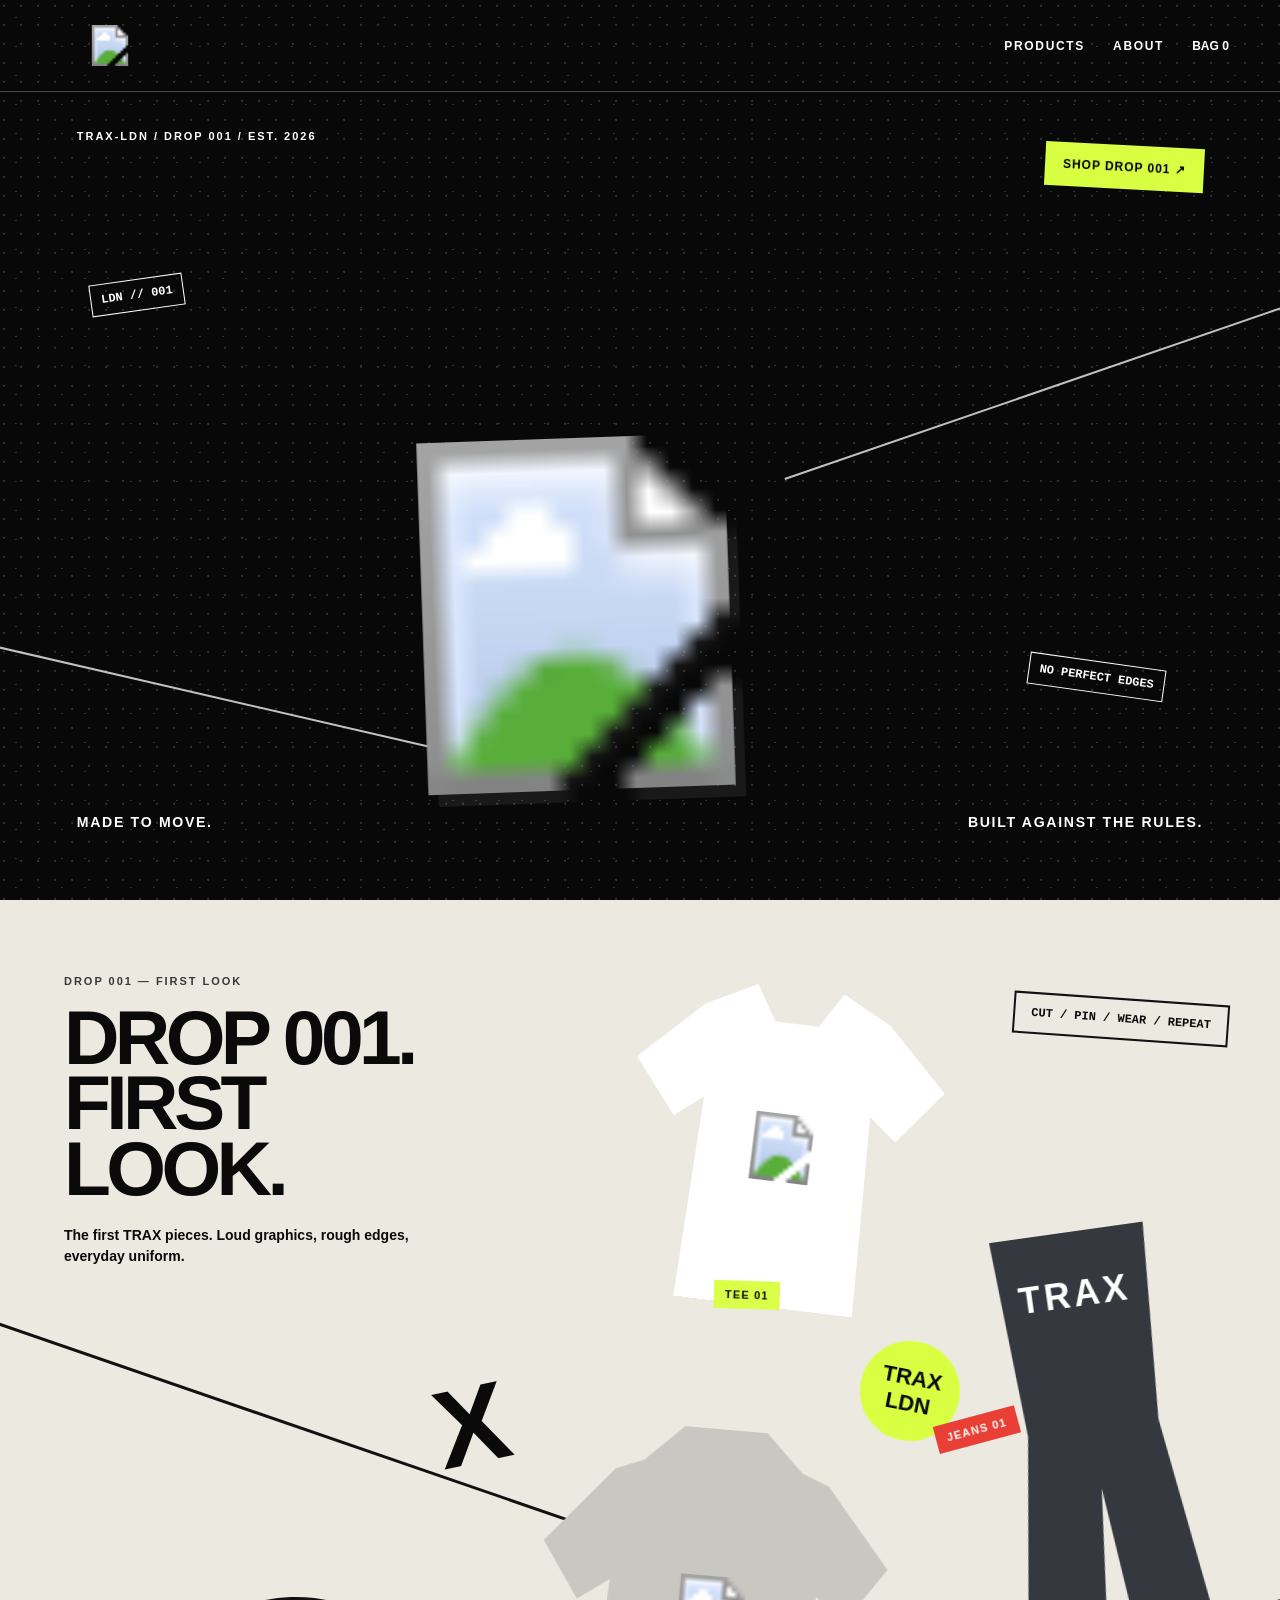
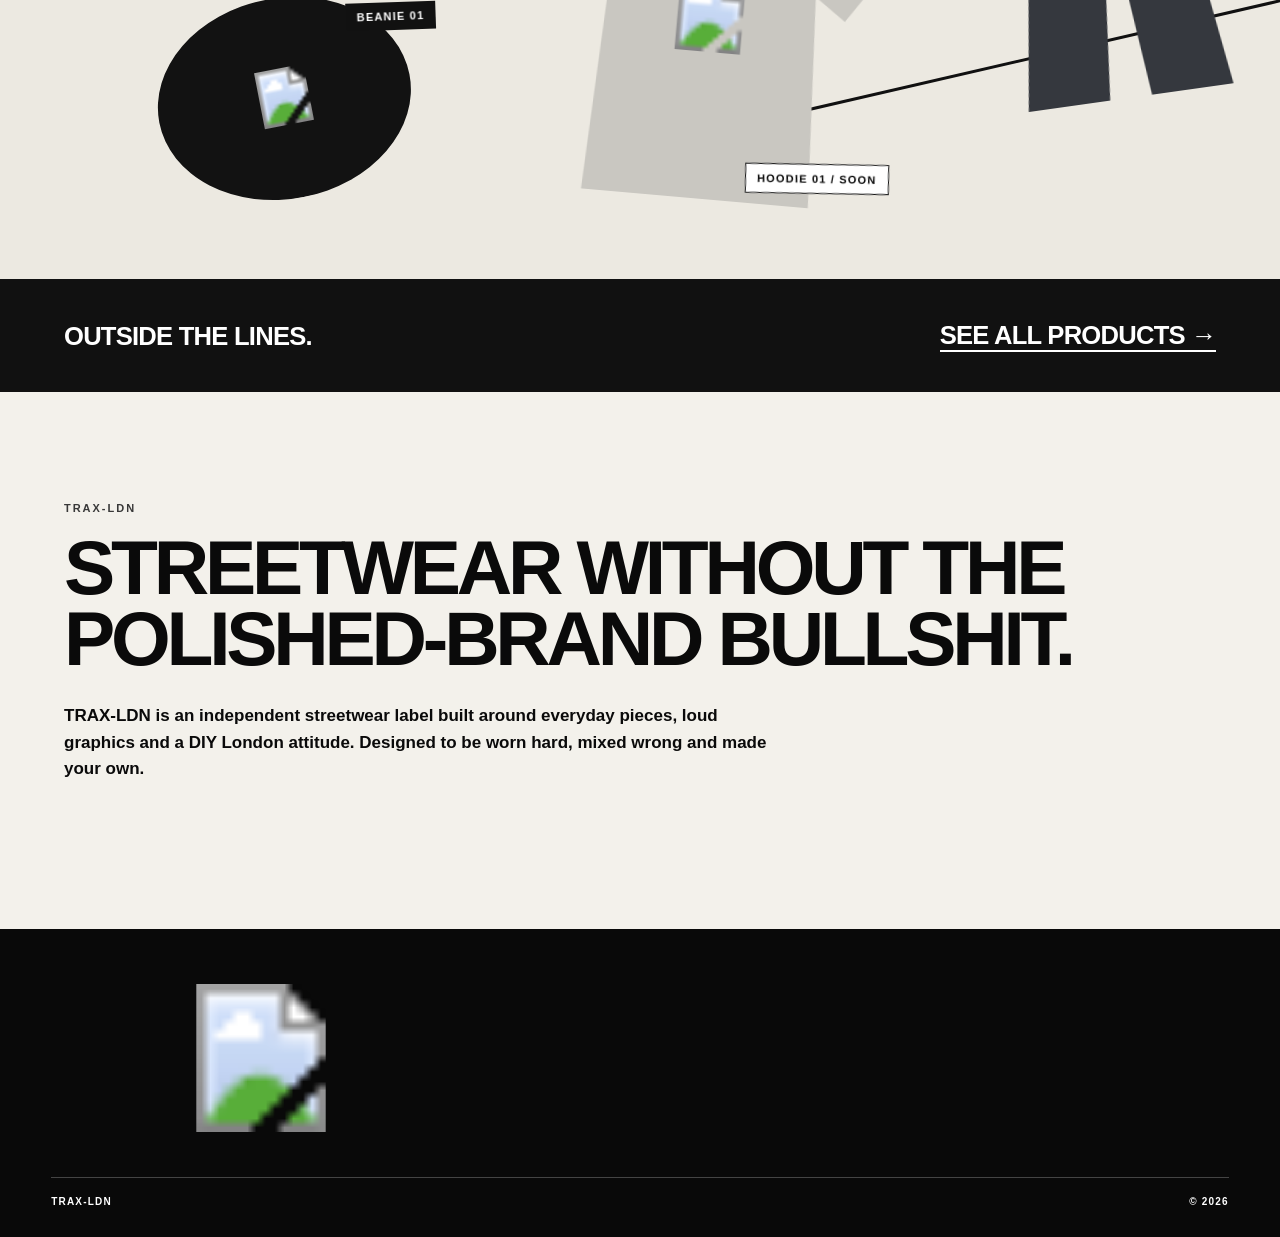
==== commit 4fa25100: "Use new TRAX logo site-wide" ====
--- a/index.html
+++ b/index.html
@@ -46,7 +46,7 @@
       </div>
 
       <a class="cutout cutout-tee" href="product.html?id=tee-test">
-        <div class="garment tee-shape"><img src="assets/logo-black.svg" alt=""></div>
+        <div class="garment tee-shape"><img src="assets/logo-white.svg" alt=""></div>
         <span class="tape">TEE 01</span>
       </a>
 
@@ -61,7 +61,7 @@
       </a>
 
       <a class="cutout cutout-hoodie" href="product.html?id=hoodie-test">
-        <div class="garment hoodie-shape"><img src="assets/logo-black.svg" alt=""></div>
+        <div class="garment hoodie-shape"><img src="assets/logo-white.svg" alt=""></div>
         <span class="paper-label">HOODIE 01 / SOON</span>
       </a>
 
